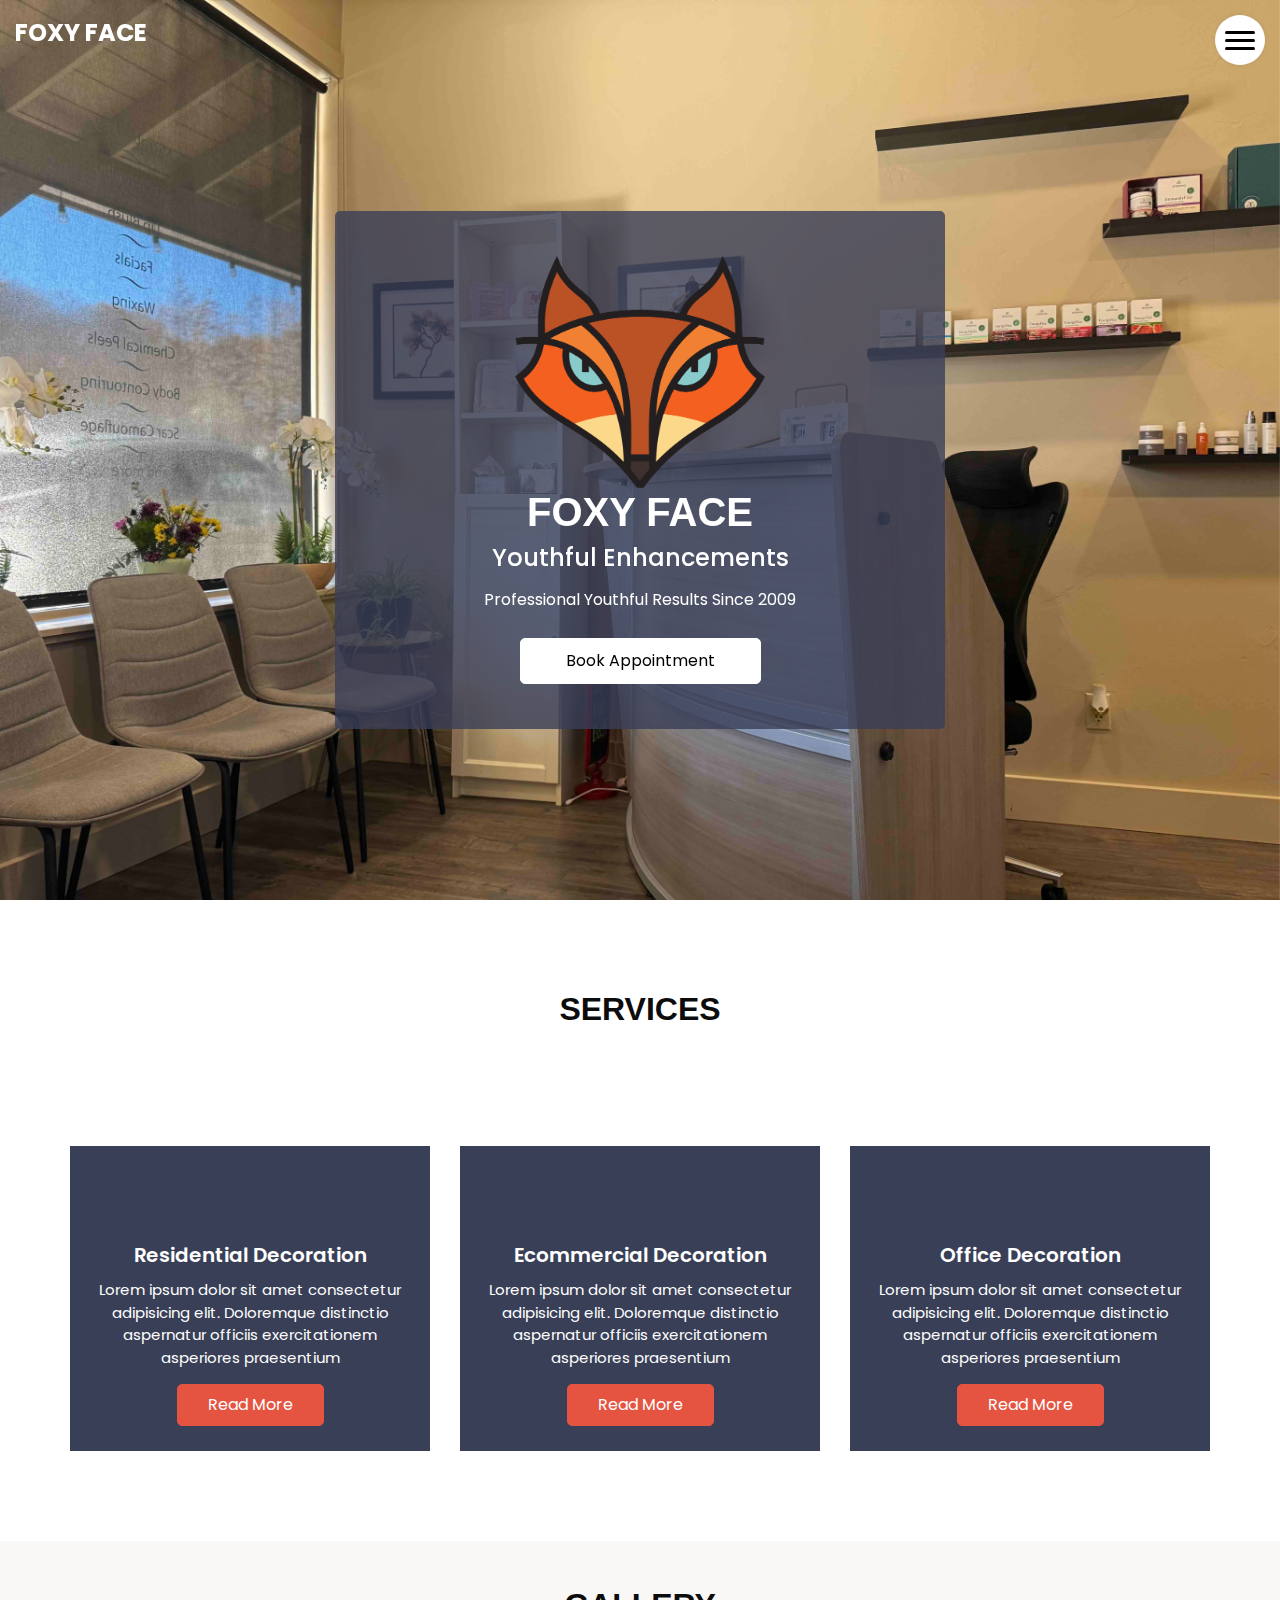
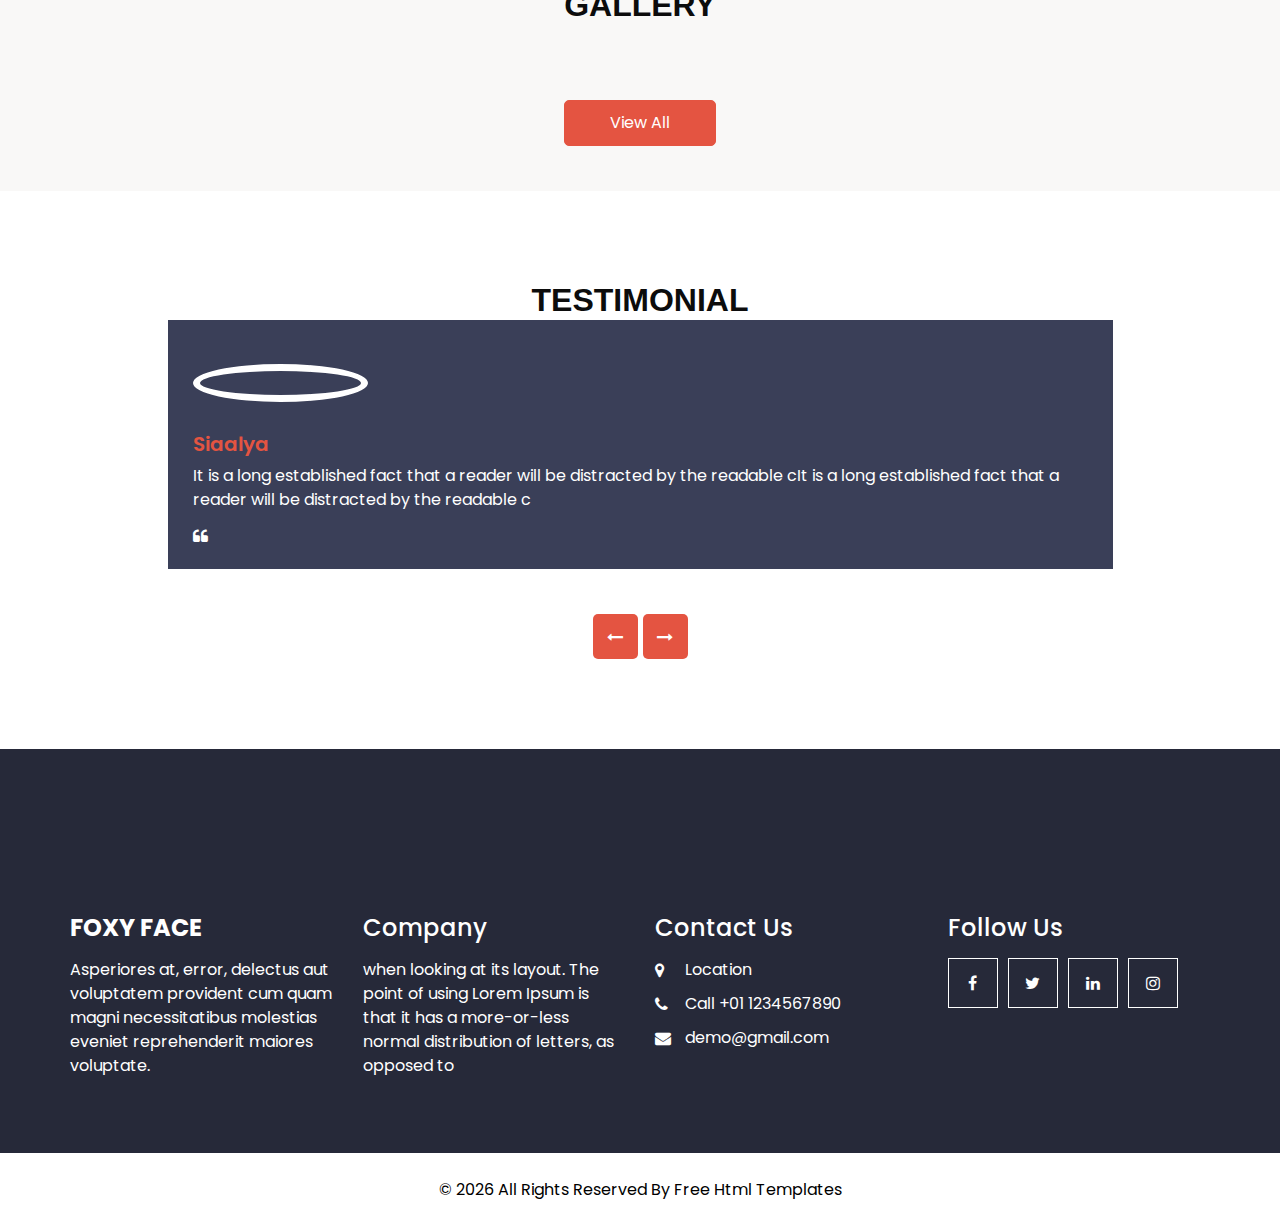
==== index.html @ 23cfd345 "more edits" ====
<!DOCTYPE html>
<html>

<head>
  <!-- Basic -->
  <meta charset="utf-8" />
  <meta http-equiv="X-UA-Compatible" content="IE=edge" />
  <!-- Mobile Metas -->
  <meta name="viewport" content="width=device-width, initial-scale=1, shrink-to-fit=no" />
  <!-- Site Metas -->
  <meta name="keywords" content="" />
  <meta name="description" content="" />
  <meta name="author" content="" />
  <link rel="icon" href="images/logo.ico" type="image/gif" />

  <title>Foxy Face</title>

  <!-- bootstrap core css -->
  <link rel="stylesheet" type="text/css" href="css/bootstrap.css" />

  <!-- fonts style -->
  <link href="https://fonts.googleapis.com/css?family=Poppins:400,600,700&display=swap" rel="stylesheet" />

  <!-- lightbox Gallery-->
  <link rel="stylesheet" href="css/ekko-lightbox.css" />

  <!-- font awesome style -->
  <link href="css/font-awesome.min.css" rel="stylesheet" />
  <!-- Custom styles for this template -->
  <link href="css/style.css" rel="stylesheet" />
  <!-- responsive style -->
  <link href="css/responsive.css" rel="stylesheet" />

</head>

<body>

  <!-- header section strats -->
  <header class="header_section">
    <div class="container-fluid">
      <nav class="navbar navbar-expand-lg custom_nav-container">
        <a class="navbar-brand" href="index.html">
          <span>
            Foxy Face
          </span>
        </a>
        <div class="" id="">

          <div class="custom_menu-btn">
            <button onclick="openNav()">
              <span class="s-1"> </span>
              <span class="s-2"> </span>
              <span class="s-3"> </span>
            </button>
            <div id="myNav" class="overlay">
              <div class="overlay-content">
                <a href="index.html">Home</a>
                <!-- <a href="about.html">About</a> -->
                <a href="gallery.html">Gallery</a>
                <a href="service.html">Service</a>
                <a href="https://calendly.com/ufoxyface" blank="_blank">Appointments</a>
                <!-- <a href="blog.html">Blog</a> -->
              </div>
            </div>
          </div>
        </div>
      </nav>
    </div>
  </header>
  <!-- end header section -->

  <!-- slider section -->
  <section class="slider_section position-relative">
    <div id="customCarousel1" class="carousel slide" data-ride="carousel">
      <div class="carousel-inner">
        <div class="carousel-item active">
          <div class="img_container">
            <div class="img-box">
              <img src="images/bg-1.jpg" class="" alt="...">
            </div>
          </div>
        </div>
        <div class="carousel-item">
          <div class="img_container">
            <div class="img-box">
              <img src="images/bg-2.jpg" class="" alt="...">
            </div>
          </div>
        </div>
        <div class="carousel-item">
          <div class="img_container">
            <div class="img-box">
              <img src="images/bg-3.jpg" class="" alt="...">
            </div>
          </div>
        </div>
        <div class="carousel-item">
          <div class="img_container">
            <div class="img-box">
              <img src="images/bg-4.jpg" class="" alt="...">
            </div>
          </div>
        </div>
      </div>
      <div class="carousel_btn_box">
      </div>
    </div>
    <div class="detail-box">
      <div class="col-md-8 col-lg-6 mx-auto">
        <div class="inner_detail-box">
          <img style="width: 250px;" src="images/clear-bg-icon.png" alt="">
          <h1>
            Foxy Face
          </h1>
          <h4>Youthful Enhancements</h3>
          <p>
            Professional Youthful Results Since 2009
          </p>
          <div>
            <a href="https://calendly.com/ufoxyface" class="slider-link" target="_blank">
              Book Appointment
            </a>
          </div>
        </div>
      </div>
    </div>
  </section>
  <!-- end slider section -->

  <!-- about section -->

  <!-- <section class="about_section layout_padding ">
    <div class="container">
      <div class="row">
        <div class="col-md-6">
          <div class="img-box">
            <img src="images/about-img.jpg" alt="">
          </div>
        </div>
        <div class="col-md-6">
          <div class="detail-box">
            <div class="heading_container">
              <h2>
                About Us
              </h2>
            </div>
            <p>
              Lorem ipsum dolor sit amet consectetur adipisicing elit. Corrupti dolorem eum consequuntur ipsam repellat dolor soluta aliquid laborum, eius odit consectetur vel quasi in quidem, eveniet ab est corporis tempore.
            </p>
            <a href="">
              Read More
            </a>
          </div>
        </div>
      </div>
    </div>
  </section> -->

  <!-- end about section -->


  
  <!-- service section -->

  <section class="service_section layout_padding">
    <div class="container">
      <div class="heading_container heading_center">
        <h2>
          Services
        </h2>
      </div>
      <div class="row">
        <div class="col-md-6 col-lg-4 mx-auto">
          <div class="box">
            <div class="img-box">
              <img src="images/s1.jpg" alt="">
            </div>
            <div class="detail-box">
              <h5>
                Residential Decoration
              </h5>
              <p>
                Lorem ipsum dolor sit amet consectetur adipisicing elit. Doloremque distinctio aspernatur officiis exercitationem asperiores praesentium
              </p>
              <a href="">
                Read More
              </a>
            </div>
          </div>
        </div>
        <div class="col-md-6 col-lg-4 mx-auto">
          <div class="box">
            <div class="img-box">
              <img src="images/s2.jpg" alt="">
            </div>
            <div class="detail-box">
              <h5>
                Ecommercial Decoration
              </h5>
              <p>
                Lorem ipsum dolor sit amet consectetur adipisicing elit. Doloremque distinctio aspernatur officiis exercitationem asperiores praesentium
              </p>
              <a href="">
                Read More
              </a>
            </div>
          </div>
        </div>
        <div class="col-md-6 col-lg-4 mx-auto">
          <div class="box">
            <div class="img-box">
              <img src="images/s3.jpg" alt="">
            </div>
            <div class="detail-box">
              <h5>
                Office Decoration
              </h5>
              <p>
                Lorem ipsum dolor sit amet consectetur adipisicing elit. Doloremque distinctio aspernatur officiis exercitationem asperiores praesentium
              </p>
              <a href="">
                Read More
              </a>
            </div>
          </div>
        </div>
      </div>
    </div>

  </section>

  <!-- end service section -->

  
  <!-- gallery section -->

  <div class="gallery_section layout_padding2">
    <div class="container-fluid">
      <div class="heading_container heading_center">
        <h2>
          Gallery
        </h2>
      </div>
      <div class="row">
        <div class=" col-sm-8 col-md-6 px-0">
          <div class="img-box">
            <img src="images/g1.jpg" alt="">
            <a href="images/g1.jpg" data-toggle="lightbox" data-gallery="gallery">
              <i class="fa fa-picture-o" aria-hidden="true"></i>
            </a>
          </div>
        </div>
        <div class="col-sm-4 col-md-3 px-0">
          <div class="img-box">
            <img src="images/g2.jpg" alt="">
            <a href="images/g2.jpg" data-toggle="lightbox" data-gallery="gallery">
              <i class="fa fa-picture-o" aria-hidden="true"></i>
            </a>
          </div>
        </div>
        <div class="col-sm-6 col-md-3 px-0">
          <div class="img-box">
            <img src="images/g3.jpg" alt="">
            <a href="images/g3.jpg" data-toggle="lightbox" data-gallery="gallery">
              <i class="fa fa-picture-o" aria-hidden="true"></i>
            </a>
          </div>
        </div>
        <div class="col-sm-6 col-md-3 px-0">
          <div class="img-box">
            <img src="images/g4.jpg" alt="">
            <a href="images/g4.jpg" data-toggle="lightbox" data-gallery="gallery">
              <i class="fa fa-picture-o" aria-hidden="true"></i>
            </a>
          </div>
        </div>
        <div class="col-sm-4 col-md-3 px-0">
          <div class="img-box">
            <img src="images/g5.jpg" alt="">
            <a href="images/g5.jpg" data-toggle="lightbox" data-gallery="gallery">
              <i class="fa fa-picture-o" aria-hidden="true"></i>
            </a>
          </div>
        </div>
        <div class="col-sm-8 col-md-6 px-0">
          <div class="img-box">
            <img src="images/g6.jpg" alt="">
            <a href="images/g6.jpg" data-toggle="lightbox" data-gallery="gallery">
              <i class="fa fa-picture-o" aria-hidden="true"></i>
            </a>
          </div>
        </div>
      </div>
      <div class="btn-box">
        <a href="">
          View All
        </a>
      </div>
    </div>
  </div>

  <!-- end gallery section -->




  <!-- blog section -->
<!-- 
  <section class="blog_section ">
    <div class="container-fluid">
      <div class="heading_container">
        <h2>
          Latest Blog
        </h2>
      </div>
      <div class="row">
        <div class="col-lg-6 ">
          <div class="box">
            <div class="img-box">
              <img src="images/b1.jpg" alt="">
            </div>
            <div class="detail-box">
              <h5>
                Velit tempora molestias quae
              </h5>
              <p>
                Omnis itaque ducimus excepturi dignissimos voluptatibus sequi nisi ut ullam, perspiciatis doloribus! Cum itaque sint quibusdam aut vel. A esse labore.
              </p>
              <a href="">
                Read More
              </a>
            </div>
          </div>
        </div>
        <div class="col-lg-6 ">
          <div class="box">
            <div class="img-box">
              <img src="images/b2.jpg" alt="">
            </div>
            <div class="detail-box">
              <h5>
                Repudiandae voluptatum quaerat
              </h5>
              <p>
                Totam non minus suscipit, exercitationem deserunt doloribus provident dolor quos nulla impedit, perspiciatis excepturi eius hic vero harum deleniti.
              </p>
              <a href="">
                Read More
              </a>
            </div>
          </div>
        </div>
      </div>
    </div>
  </section> -->

  <!-- end blog section -->

  <!-- client section -->

  <section class="client_section layout_padding">
    <div class="container">
      <div class="heading_container">
        <h2>
          Testimonial
        </h2>
      </div>
      <div id="carouselExample2Controls" class="carousel slide" data-ride="carousel">
        <div class="carousel-inner">
          <div class="carousel-item active">
            <div class="row">
              <div class="col-md-11 col-lg-10 mx-auto">
                <div class="box">
                  <div class="img-box">
                    <img src="images/client.jpg" alt="" />
                  </div>
                  <div class="detail-box">
                    <div class="name">
                      <h6>
                        Siaalya
                      </h6>
                    </div>
                    <p>
                      It is a long established fact that a reader will be
                      distracted by the readable cIt is a long established fact
                      that a reader will be distracted by the readable c
                    </p>
                    <i class="fa fa-quote-left" aria-hidden="true"></i>
                  </div>
                </div>
              </div>
            </div>
          </div>
          <div class="carousel-item">
            <div class="row">
              <div class="col-md-11 col-lg-10 mx-auto">
                <div class="box">
                  <div class="img-box">
                    <img src="images/client.jpg" alt="" />
                  </div>
                  <div class="detail-box">
                    <div class="name">
                      <h6>
                        Siaalya
                      </h6>
                    </div>
                    <p>
                      It is a long established fact that a reader will be
                      distracted by the readable cIt is a long established fact
                      that a reader will be distracted by the readable c
                    </p>
                    <i class="fa fa-quote-left" aria-hidden="true"></i>
                  </div>
                </div>
              </div>
            </div>
          </div>
          <div class="carousel-item">
            <div class="row">
              <div class="col-md-11 col-lg-10 mx-auto">
                <div class="box">
                  <div class="img-box">
                    <img src="images/client.jpg" alt="" />
                  </div>
                  <div class="detail-box">
                    <div class="name">
                      <h6>
                        Siaalya
                      </h6>
                    </div>
                    <p>
                      It is a long established fact that a reader will be
                      distracted by the readable cIt is a long established fact
                      that a reader will be distracted by the readable c
                    </p>
                    <i class="fa fa-quote-left" aria-hidden="true"></i>
                  </div>
                </div>
              </div>
            </div>
          </div>
        </div>
        <div class="carousel_btn-container">
          <a class="carousel-control-prev" href="#carouselExample2Controls" role="button" data-slide="prev">
            <i class="fa fa-long-arrow-left" aria-hidden="true"></i>
            <span class="sr-only">Previous</span>
          </a>
          <a class="carousel-control-next" href="#carouselExample2Controls" role="button" data-slide="next">
            <i class="fa fa-long-arrow-right" aria-hidden="true"></i>
            <span class="sr-only">Next</span>
          </a>
        </div>
      </div>
    </div>
  </section>

  <!-- end client section -->

  <!-- contact section -->
  <!-- <section class="contact_section  ">
    <div class="container">
      <div class="row">
        <div class="col-md-7 col-lg-6 ">
          <div class="form_container">
            <div class="heading_container ">
              <h2>
                Contact Us
              </h2>
            </div>
            <form action="">
              <div>
                <input type="text" placeholder="Your Name" />
              </div>
              <div>
                <input type="text" placeholder="Phone Number" />
              </div>
              <div>
                <input type="email" placeholder="Email" />
              </div>
              <div>
                <input type="text" class="message-box" placeholder="Message" />
              </div>
              <div class="btn_box">
                <button>
                  SEND
                </button>
              </div>
            </form>
          </div>
        </div>
        <div class="col-md-5 col-lg-6">
          <div class="subscribe-box">
            <h3>
              Subscribe To Our Newsletter
            </h3>
            <p>
              Neque, omnis? Maiores consectetur molestiae assumenda earum ea exercitationem velit tempora molestias quae, neque voluptas magnam maxime, repudiandae voluptatum quaerat tempore accusamus.
            </p>
            <form action="">
              <input type="email" placeholder="Enter your email">
              <button>
                Subscribe
              </button>
            </form>
          </div>
        </div>
      </div>
    </div>
  </section> -->
  <!-- end contact section -->

  <!-- info section -->
  <section class="info_section ">
    <div class="container">
      <div class="row info_main_row">
        <div class="col-md-6 col-lg-3">
          <div class="info_insta">
            <h4>
              <a href="index.html" class="navbar-brand m-0 p-0">
                <span>
                  Foxy Face
                </span>
              </a>
            </h4>
            <p class="mb-0">
              Asperiores at, error, delectus aut voluptatem provident cum quam magni necessitatibus molestias eveniet reprehenderit maiores voluptate.
            </p>
          </div>
        </div>
        <div class="col-md-6 col-lg-3">
          <div class="info_detail">
            <h4>
              Company
            </h4>
            <p class="mb-0">
              when looking at its layout. The point of using Lorem Ipsum is that it has a more-or-less normal distribution of letters, as opposed to
            </p>
          </div>
        </div>
        <div class="col-md-6 col-lg-3">
          <h4>
            Contact Us
          </h4>
          <div class="info_contact">
            <a href="">
              <i class="fa fa-map-marker" aria-hidden="true"></i>
              <span>
                Location
              </span>
            </a>
            <a href="">
              <i class="fa fa-phone" aria-hidden="true"></i>
              <span>
                Call +01 1234567890
              </span>
            </a>
            <a href="">
              <i class="fa fa-envelope"></i>
              <span>
                demo@gmail.com
              </span>
            </a>
          </div>
        </div>
        <div class="col-md-6 col-lg-3">
          <h4>
            Follow Us
          </h4>
          <div class="social_box">
            <a href="">
              <i class="fa fa-facebook" aria-hidden="true"></i>
            </a>
            <a href="">
              <i class="fa fa-twitter" aria-hidden="true"></i>
            </a>
            <a href="">
              <i class="fa fa-linkedin" aria-hidden="true"></i>
            </a>
            <a href="">
              <i class="fa fa-instagram" aria-hidden="true"></i>
            </a>
          </div>
        </div>
      </div>
    </div>
  </section>

  <!-- end info_section -->


  <!-- footer section -->
  <footer class="footer_section">
    <div class="container">
      <p>
        &copy; <span id="displayYear"></span> All Rights Reserved By
        <a href="https://html.design/">Free Html Templates</a>
      </p>
    </div>
  </footer>
  <!-- footer section -->


  <!-- jQery -->
  <script src="js/jquery-3.4.1.min.js"></script>
  <!-- bootstrap js -->
  <script src="js/bootstrap.js"></script>
  <!-- lightbox Gallery-->
  <script src="js/ekko-lightbox.min.js"></script>
  <!-- custom js -->
  <script src="js/custom.js"></script>

</body>

</html>
---- css/style.css ----
/* fonts import */
@import url("../fonts/octin_sports_rg.ttf");
body {
  font-family: "Poppins", sans-serif;
  color: #0c0c0c;
  background-color: #ffffff;
  overflow-x: hidden;
}

.layout_padding {
  padding: 90px 0;
}

.layout_padding2 {
  padding: 45px 0;
}

.layout_padding2-top {
  padding-top: 45px;
}

.layout_padding2-bottom {
  padding-bottom: 45px;
}

.layout_padding-top {
  padding-top: 90px;
}

.layout_padding-bottom {
  padding-bottom: 90px;
}

.long_section {
  margin-left: 45px;
  margin-right: 45px;
  padding-left: 15px;
  padding-right: 15px;
}

.heading_container {
  display: -webkit-box;
  display: -ms-flexbox;
  display: flex;
  -webkit-box-orient: vertical;
  -webkit-box-direction: normal;
      -ms-flex-direction: column;
          flex-direction: column;
  -webkit-box-align: start;
      -ms-flex-align: start;
          align-items: flex-start;
  font-family: "octin sports", sans-serif;
}

.heading_container h2 {
  position: relative;
  font-weight: bold;
  text-transform: uppercase;
  margin: 0;
}

.heading_container.heading_center {
  -webkit-box-align: center;
      -ms-flex-align: center;
          align-items: center;
  text-align: center;
}

h1,
h2 {
  font-family: "octin sports", sans-serif;
}

/*header section*/
.header_section {
  position: absolute;
  top: 0;
  width: 100%;
  z-index: 9;
}

.header_section .nav_container {
  margin: 0 auto;
}

.header_section.innerpage_header {
  position: relative;
  background: #3a3f58;
  padding: 10px 0;
}

.custom_nav-container {
  padding: 10px 0;
}

.custom_menu-btn {
  position: fixed;
  right: 15px;
  top: 15px;
  width: 50px;
  height: 50px;
}

.custom_menu-btn::before {
  content: "";
  position: absolute;
  top: 0;
  right: 0;
  width: 100%;
  height: 100%;
  background-color: white;
  -webkit-box-shadow: 0 0 5px 0 rgba(0, 0, 0, 0.07);
          box-shadow: 0 0 5px 0 rgba(0, 0, 0, 0.07);
  z-index: 7;
  border-radius: 100%;
  -webkit-transition: all .3s;
  transition: all .3s;
}

.custom_menu-btn.menu_btn-style::before {
  width: 100vh;
  height: 100vh;
  background-color: #3a3f58;
  -webkit-transform: scale(5);
          transform: scale(5);
  border-radius: 0;
}

.custom_menu-btn button {
  width: 50px;
  height: 50px;
  outline: none;
  border: none;
  border-radius: 100%;
  display: -webkit-box;
  display: -ms-flexbox;
  display: flex;
  -webkit-box-orient: vertical;
  -webkit-box-direction: normal;
      -ms-flex-direction: column;
          flex-direction: column;
  -webkit-box-align: center;
      -ms-flex-align: center;
          align-items: center;
  -webkit-box-pack: center;
      -ms-flex-pack: center;
          justify-content: center;
  background-color: transparent;
  position: relative;
  z-index: 999;
  margin: 0;
}

.custom_menu-btn button span {
  display: block;
  width: 30px;
  height: 3px;
  background-color: #000000;
  margin: 2.5px 0;
  -webkit-transition: all 0.3s;
  transition: all 0.3s;
  border-radius: 15px;
}

.custom_menu-btn .s-2 {
  -webkit-transition: all 0.1s;
  transition: all 0.1s;
}

.menu_btn-style button span {
  background-color: #ffffff;
}

.menu_btn-style button .s-1 {
  -webkit-transform: rotate(45deg) translate(6px, 6px);
          transform: rotate(45deg) translate(6px, 6px);
}

.menu_btn-style button .s-2 {
  -webkit-transform: translateX(100px);
          transform: translateX(100px);
}

.menu_btn-style button .s-3 {
  -webkit-transform: rotate(-45deg) translate(5px, -5px);
          transform: rotate(-45deg) translate(5px, -5px);
}

.overlay {
  height: 100%;
  width: 0;
  position: fixed;
  top: 0;
  left: 0;
  overflow-x: hidden;
  -webkit-transition: 0.5s;
  transition: 0.5s;
  z-index: 9;
}

.overlay .closebtn {
  position: absolute;
  top: 0;
  right: 30px;
  font-size: 60px;
}

.overlay a {
  padding: 0px;
  text-decoration: none;
  font-size: 22px;
  color: #ffffff;
  display: block;
  -webkit-transition: 0.3s;
  transition: 0.3s;
  margin-bottom: 15px;
  text-transform: uppercase;
  font-weight: 600;
  opacity: 0;
}

.overlay a:hover {
  color: #e45441;
}

.overlay-content {
  position: relative;
  top: 30%;
  width: 100%;
  text-align: center;
  margin-top: 30px;
  z-index: 99;
}

.menu_width {
  width: 100%;
}

.menu_width.overlay a {
  opacity: 1;
}

a,
a:hover,
a:focus {
  text-decoration: none;
}

a:hover,
a:focus {
  color: initial;
}

.btn,
.btn:focus {
  outline: none !important;
  -webkit-box-shadow: none;
          box-shadow: none;
}

.navbar-brand span {
  font-size: 24px;
  font-weight: 700;
  color: #ffffff;
  text-transform: uppercase;
}

/*end header section*/
/* slider section */
.slider_section {
  min-height: 100vh;
  -webkit-box-flex: 1;
      -ms-flex: 1;
          flex: 1;
  display: -webkit-box;
  display: -ms-flexbox;
  display: flex;
  -webkit-box-align: center;
      -ms-flex-align: center;
          align-items: center;
  position: relative;
  text-align: center;
  padding: 115px 0 75px 0;
}

.slider_section #customCarousel1 {
  position: absolute;
  top: 0;
  left: 0;
  width: 100%;
  height: 100%;
  overflow: hidden;
}

.slider_section #customCarousel1 .carousel-inner,
.slider_section #customCarousel1 .carousel-item,
.slider_section #customCarousel1 .img_container {
  height: 100%;
}

.slider_section #customCarousel1 .img_container {
  display: -webkit-box;
  display: -ms-flexbox;
  display: flex;
  -webkit-box-pack: start;
      -ms-flex-pack: start;
          justify-content: flex-start;
  -webkit-box-align: start;
      -ms-flex-align: start;
          align-items: flex-start;
}

.slider_section .detail-box {
  position: relative;
  width: 100%;
  z-index: 4;
}

.slider_section .detail-box .inner_detail-box {
  background-color: rgba(58, 63, 88, 0.8);
  color: #ffffff;
  padding: 45px;
  border-radius: 5px;
}

.slider_section .detail-box h1 {
  font-weight: bold;
  text-transform: uppercase;
}

.slider_section .detail-box p {
  margin-top: 15px;
}

.slider_section .detail-box .slider-link {
  display: inline-block;
  padding: 10px 45px;
  background-color: #ffffff;
  color: #000000;
  border-radius: 5px;
  border: 1px solid #ffffff;
  -webkit-transition: all .2s;
  transition: all .2s;
  margin-top: 10px;
}

.slider_section .detail-box .slider-link:hover {
  background-color: transparent;
  color: #ffffff;
}

.slider_section .img-box img {
  width: 100vw;
  min-height: 100%;
  height: 1000px;
  object-fit: cover;
  display: flex;
  align-items: center;
  justify-content: center;

}

.slider_section .img-box::before {
  content: "";
  position: absolute;
  top: 0;
  left: 0;
  width: 100%;
  height: 100%;
}

.slider_section .carousel-control-prev,
.slider_section .carousel-control-next {
  width: 50px;
  height: 50px;
  z-index: 5;
  opacity: 1;
  border-radius: 5px;
  font-size: 12px;
  background-color: #e45441;
  color: white;
  -webkit-transform: translateY(-50%);
          transform: translateY(-50%);
}

.slider_section .carousel-control-prev {
  left: 45px;
  top: 50%;
}

.slider_section .carousel-control-next {
  right: 45px;
  top: 50%;
}

.about_section .row {
  -webkit-box-align: center;
      -ms-flex-align: center;
          align-items: center;
}

.about_section .img-box img {
  width: 100%;
}

.about_section .detail-box p {
  margin-top: 10px;
  margin-bottom: 35px;
}

.about_section .detail-box a {
  display: inline-block;
  padding: 10px 45px;
  background-color: #3a3f58;
  color: #ffffff;
  border-radius: 0;
  border: 1px solid #3a3f58;
  -webkit-transition: all .2s;
  transition: all .2s;
}

.about_section .detail-box a:hover {
  background-color: transparent;
  color: #3a3f58;
}

.gallery_section {
  background-color: #f9f8f7;
}

.gallery_section .heading_container {
  margin-bottom: 30px;
}

.gallery_section .row {
  -webkit-box-align: stretch;
      -ms-flex-align: stretch;
          align-items: stretch;
}

.gallery_section .img-box {
  display: -webkit-box;
  display: -ms-flexbox;
  display: flex;
  overflow: hidden;
  position: relative;
}

.gallery_section .img-box img {
  min-width: 100%;
  min-height: 100%;
}

.gallery_section .img-box a {
  display: -webkit-box;
  display: -ms-flexbox;
  display: flex;
  position: absolute;
  opacity: 0;
  -webkit-box-align: center;
      -ms-flex-align: center;
          align-items: center;
  -webkit-box-pack: center;
      -ms-flex-pack: center;
          justify-content: center;
  width: 55px;
  height: 55px;
  border-radius: 100%;
  background-color: #e45441;
  top: 50%;
  left: 50%;
  -webkit-transform: translate(-50%, -50%);
          transform: translate(-50%, -50%);
  -webkit-transition: opacity 0.2s;
  transition: opacity 0.2s;
  color: #ffffff;
  font-size: 24px;
}

.gallery_section .img-box::before {
  content: "";
  position: absolute;
  top: 0;
  left: 0;
  width: 100%;
  height: 100%;
  background: rgba(58, 63, 88, 0.85);
  -webkit-transition: all 0.1s;
  transition: all 0.1s;
  -webkit-transform: translateY(100%);
          transform: translateY(100%);
}

.gallery_section .img-box:hover::before {
  -webkit-transform: translateY(0);
          transform: translateY(0);
}

.gallery_section .img-box:hover a {
  opacity: 1;
}

.gallery_section .btn-box {
  display: -webkit-box;
  display: -ms-flexbox;
  display: flex;
  -webkit-box-pack: center;
      -ms-flex-pack: center;
          justify-content: center;
  margin-top: 45px;
}

.gallery_section .btn-box a {
  display: inline-block;
  padding: 10px 45px;
  background-color: #e45441;
  color: #ffffff;
  border-radius: 5px;
  border: 1px solid #e45441;
  -webkit-transition: all .2s;
  transition: all .2s;
}

.gallery_section .btn-box a:hover {
  background-color: transparent;
  color: #e45441;
}

.service_section .box {
  display: -webkit-box;
  display: -ms-flexbox;
  display: flex;
  -webkit-box-orient: vertical;
  -webkit-box-direction: normal;
      -ms-flex-direction: column;
          flex-direction: column;
  -webkit-box-align: center;
      -ms-flex-align: center;
          align-items: center;
  text-align: center;
  margin-top: 45px;
  position: relative;
}

.service_section .box .img-box {
  position: relative;
  width: 145px;
  height: 145px;
  margin-bottom: -72.5px;
}

.service_section .box .img-box img {
  width: 100%;
  border-radius: 100%;
  border: 5px solid #ffffff;
}

.service_section .box .detail-box {
  background-color: #3a3f58;
  color: #ffffff;
  padding: 97.5px 25px 25px 25px;
}

.service_section .box .detail-box h5 {
  margin-bottom: 0;
  font-weight: 600;
}

.service_section .box .detail-box p {
  font-size: 15px;
  margin-top: 12px;
  margin-bottom: 15px;
}

.service_section .box a {
  display: inline-block;
  padding: 8px 30px;
  background-color: #e45441;
  color: #ffffff;
  border-radius: 5px;
  border: 1px solid #e45441;
  -webkit-transition: all .2s;
  transition: all .2s;
}

.service_section .box a:hover {
  background-color: transparent;
  color: #e45441;
}

.blog_section .heading_container {
  -webkit-box-align: center;
      -ms-flex-align: center;
          align-items: center;
}

.blog_section .heading_container h2::before {
  left: 50%;
  -webkit-transform: translateX(-50%);
          transform: translateX(-50%);
}

.blog_section .box {
  margin-top: 55px;
  background-color: #ffffff;
  display: -webkit-box;
  display: -ms-flexbox;
  display: flex;
  -webkit-box-align: center;
      -ms-flex-align: center;
          align-items: center;
  color: #000000;
  background-color: #f9f8f7;
}

.blog_section .box .img-box {
  position: relative;
  width: 225px;
  min-width: 225px;
}

.blog_section .box .img-box img {
  width: 100%;
}

.blog_section .box .detail-box {
  padding: 15px;
}

.blog_section .box .detail-box h5 {
  font-weight: bold;
  font-family: "octin sports", sans-serif;
}

.blog_section .box .detail-box p {
  font-size: 15px;
  color: #444;
}

.blog_section .box .detail-box a {
  display: inline-block;
  padding: 7px 20px;
  background-color: #3a3f58;
  color: #ffffff;
  border-radius: 0;
  border: 1px solid #3a3f58;
  -webkit-transition: all .2s;
  transition: all .2s;
}

.blog_section .box .detail-box a:hover {
  background-color: transparent;
  color: #3a3f58;
}

.client_section .heading_container {
  -webkit-box-align: center;
      -ms-flex-align: center;
          align-items: center;
}

.client_section .box {
  display: -webkit-box;
  display: -ms-flexbox;
  display: flex;
  -webkit-box-orient: vertical;
  -webkit-box-direction: normal;
      -ms-flex-direction: column;
          flex-direction: column;
  -webkit-box-align: start;
      -ms-flex-align: start;
          align-items: flex-start;
  margin: 45px 0;
  border-radius: 15px;
}

.client_section .box .img-box {
  border-radius: 100%;
  min-width: 175px;
  max-width: 175px;
  overflow: hidden;
  margin: 0 25px;
  margin-bottom: -82.5px;
  position: relative;
  border: 7px solid #ffffff;
}

.client_section .box .img-box img {
  width: 100%;
}

.client_section .box .detail-box {
  display: -webkit-box;
  display: -ms-flexbox;
  display: flex;
  -webkit-box-orient: vertical;
  -webkit-box-direction: normal;
      -ms-flex-direction: column;
          flex-direction: column;
  -webkit-box-align: start;
      -ms-flex-align: start;
          align-items: flex-start;
  background-color: #3a3f58;
  padding: 112.5px 25px 25px 25px;
  color: #ffffff;
}

.client_section .box .detail-box .name img {
  width: 25px;
  margin-bottom: 5px;
}

.client_section .box .detail-box .name h6 {
  color: #e45441;
  font-weight: 600;
  font-size: 20px;
}

.client_section .carousel_btn-container {
  display: -webkit-box;
  display: -ms-flexbox;
  display: flex;
  -webkit-box-pack: center;
      -ms-flex-pack: center;
          justify-content: center;
}

.client_section .carousel-control-prev,
.client_section .carousel-control-next {
  position: unset;
  width: 45px;
  height: 45px;
  border: none;
  opacity: 1;
  background-repeat: no-repeat;
  background-size: 12px;
  background-position: center;
  background-color: #e45441;
  background-position: center;
  border-radius: 5px;
  margin: 0 2.5px;
}

.client_section .carousel-control-prev:hover,
.client_section .carousel-control-next:hover {
  background-color: #3a3f58;
}

.client_section .carousel-control-next {
  left: initial;
}

.contact_section {
  position: relative;
}

.contact_section .row {
  -webkit-box-align: center;
      -ms-flex-align: center;
          align-items: center;
}

.contact_section .form_container {
  background-color: #3a3f58;
  padding: 45px;
  margin-bottom: -90px;
  border: 5px solid #ffffff;
  color: #ffffff;
}

.contact_section .form_container .heading_container {
  margin-bottom: 30px;
}

.contact_section .form_container input {
  width: 100%;
  border: none;
  height: 50px;
  margin-bottom: 25px;
  padding-left: 15px;
  outline: none;
  color: #101010;
  -webkit-box-shadow: 0 0 5px 0 rgba(0, 0, 0, 0.05);
          box-shadow: 0 0 5px 0 rgba(0, 0, 0, 0.05);
  border-radius: 5px;
}

.contact_section .form_container input::-webkit-input-placeholder {
  color: #333;
}

.contact_section .form_container input:-ms-input-placeholder {
  color: #333;
}

.contact_section .form_container input::-ms-input-placeholder {
  color: #333;
}

.contact_section .form_container input::placeholder {
  color: #333;
}

.contact_section .form_container input.message-box {
  height: 120px;
}

.contact_section .form_container .btn_box {
  display: -webkit-box;
  display: -ms-flexbox;
  display: flex;
  margin-top: 15px;
}

.contact_section .form_container button {
  border: none;
  text-transform: uppercase;
  display: inline-block;
  padding: 12px 55px;
  background-color: #e45441;
  color: #ffffff;
  border-radius: 0px;
  border: 1px solid #e45441;
  -webkit-transition: all .2s;
  transition: all .2s;
}

.contact_section .form_container button:hover {
  background-color: transparent;
  color: #e45441;
}

.contact_section .subscribe-box h3 {
  font-weight: 600;
  text-transform: uppercase;
}

.contact_section .subscribe-box p {
  color: #777;
}

.contact_section .subscribe-box form {
  display: -webkit-box;
  display: -ms-flexbox;
  display: flex;
  -webkit-box-orient: vertical;
  -webkit-box-direction: normal;
      -ms-flex-direction: column;
          flex-direction: column;
  -webkit-box-align: start;
      -ms-flex-align: start;
          align-items: flex-start;
}

.contact_section .subscribe-box form input {
  background-color: #ccc;
  height: 50px;
  padding-left: 15px;
  outline: none;
  color: #ffffff;
  border: none;
  width: 100%;
  margin-bottom: 15px;
}

.contact_section .subscribe-box form input::-webkit-input-placeholder {
  color: #555;
}

.contact_section .subscribe-box form input:-ms-input-placeholder {
  color: #555;
}

.contact_section .subscribe-box form input::-ms-input-placeholder {
  color: #555;
}

.contact_section .subscribe-box form input::placeholder {
  color: #555;
}

.contact_section .subscribe-box form button {
  background-color: transparent;
  color: #3a3f58;
  text-transform: uppercase;
  outline: none;
  border: none;
  display: inline-block;
  padding: 10px 45px;
  background-color: #3a3f58;
  color: #ffffff;
  border-radius: 0;
  border: 1px solid #3a3f58;
  -webkit-transition: all .2s;
  transition: all .2s;
}

.contact_section .subscribe-box form button:hover {
  background-color: transparent;
  color: #3a3f58;
}

.info_section {
  background-color: #262939;
  color: #ffffff;
  padding: 165px 0 75px 0;
}

.info_section.innerpage_info_section {
  padding: 75px 0;
}

.info_section h4 {
  margin-bottom: 15px;
}

.info_section .info_contact a {
  display: -webkit-box;
  display: -ms-flexbox;
  display: flex;
  -webkit-box-align: center;
      -ms-flex-align: center;
          align-items: center;
  color: #ffffff;
  margin-bottom: 10px;
}

.info_section .info_contact a i {
  margin-right: 5px;
  width: 25px;
}

.info_section .info_contact a:hover:hover {
  color: #e45441;
}

.info_section .social_box {
  width: 100%;
  display: -webkit-box;
  display: -ms-flexbox;
  display: flex;
  -ms-flex-wrap: wrap;
      flex-wrap: wrap;
}

.info_section .social_box a {
  display: -webkit-box;
  display: -ms-flexbox;
  display: flex;
  -webkit-box-pack: center;
      -ms-flex-pack: center;
          justify-content: center;
  -webkit-box-align: center;
      -ms-flex-align: center;
          align-items: center;
  width: 50px;
  height: 50px;
  border: 1px solid #ffffff;
  color: #ffffff;
  margin-right: 10px;
  margin-bottom: 10px;
}

.info_section .social_box a:hover {
  color: #e45441;
  border-color: #e45441;
}

/* footer section*/
.footer_section {
  position: relative;
  text-align: center;
}

.footer_section p {
  color: #000000;
  padding: 25px 0;
  margin: 0;
}

.footer_section p a {
  color: inherit;
}
/*# sourceMappingURL=style.css.map */
---- css/responsive.css ----
@media (max-width: 1300px) {}

@media (max-width: 1120px) {}

@media (max-width: 991px) {

  .slider_section {
    min-height: auto;
  }

  .info_main_row>div:nth-child(1) {
    margin-bottom: 25px;
  }

  .info_main_row>div:nth-child(2) {
    margin-bottom: 25px;
  }
}

@media (max-width: 800px) {}

@media (max-width: 767px) {

  .slider_section .carousel-control-prev,
  .slider_section .carousel-control-next {
    top: 85.5%;
  }

  .about_section .img-box {
    margin-bottom: 45px;

  }

  .contact_section .row {
    flex-direction: column-reverse;
  }

  .subscribe-box {
    margin-bottom: 45px;
  }

  .info_main_row>div {
    display: flex;
    flex-direction: column;
    align-items: center;
    text-align: center;

  }

  .info_main_row>div:not(:nth-last-child(1)) {
    margin-bottom: 25px;
  }

  .info_section .social_box {
    justify-content: center;
    margin-top: 25px;
  }

  .info_section .info_contact {
    display: flex;
    flex-direction: column;
    align-items: center;
  }

}

@media (max-width: 576px) {


  .blog_section .box {
    flex-direction: column;
    align-items: flex-start;
  }

  .blog_section .box .img-box {
    width: 100%;
  }

  .info_section .info_insta .insta_box {
    flex-direction: column;
  }

  .info_section .info_insta .insta_box .img-box {
    margin-right: 0;
    margin-bottom: 10px;
  }

}

@media (max-width: 480px) {

  .slider_section .carousel-control-prev,
  .slider_section .carousel-control-next {
    top: 88%;
  }

  .contact_section .form_container {
    padding: 45px 25px;
  }
}

@media (max-width: 420px) {}

@media (max-width: 376px) {

  .slider_section .carousel-control-prev,
  .slider_section .carousel-control-next {
    top: 90%;
  }
}

@media (min-width: 1200px) {
  .container {
    max-width: 1170px;
  }
}
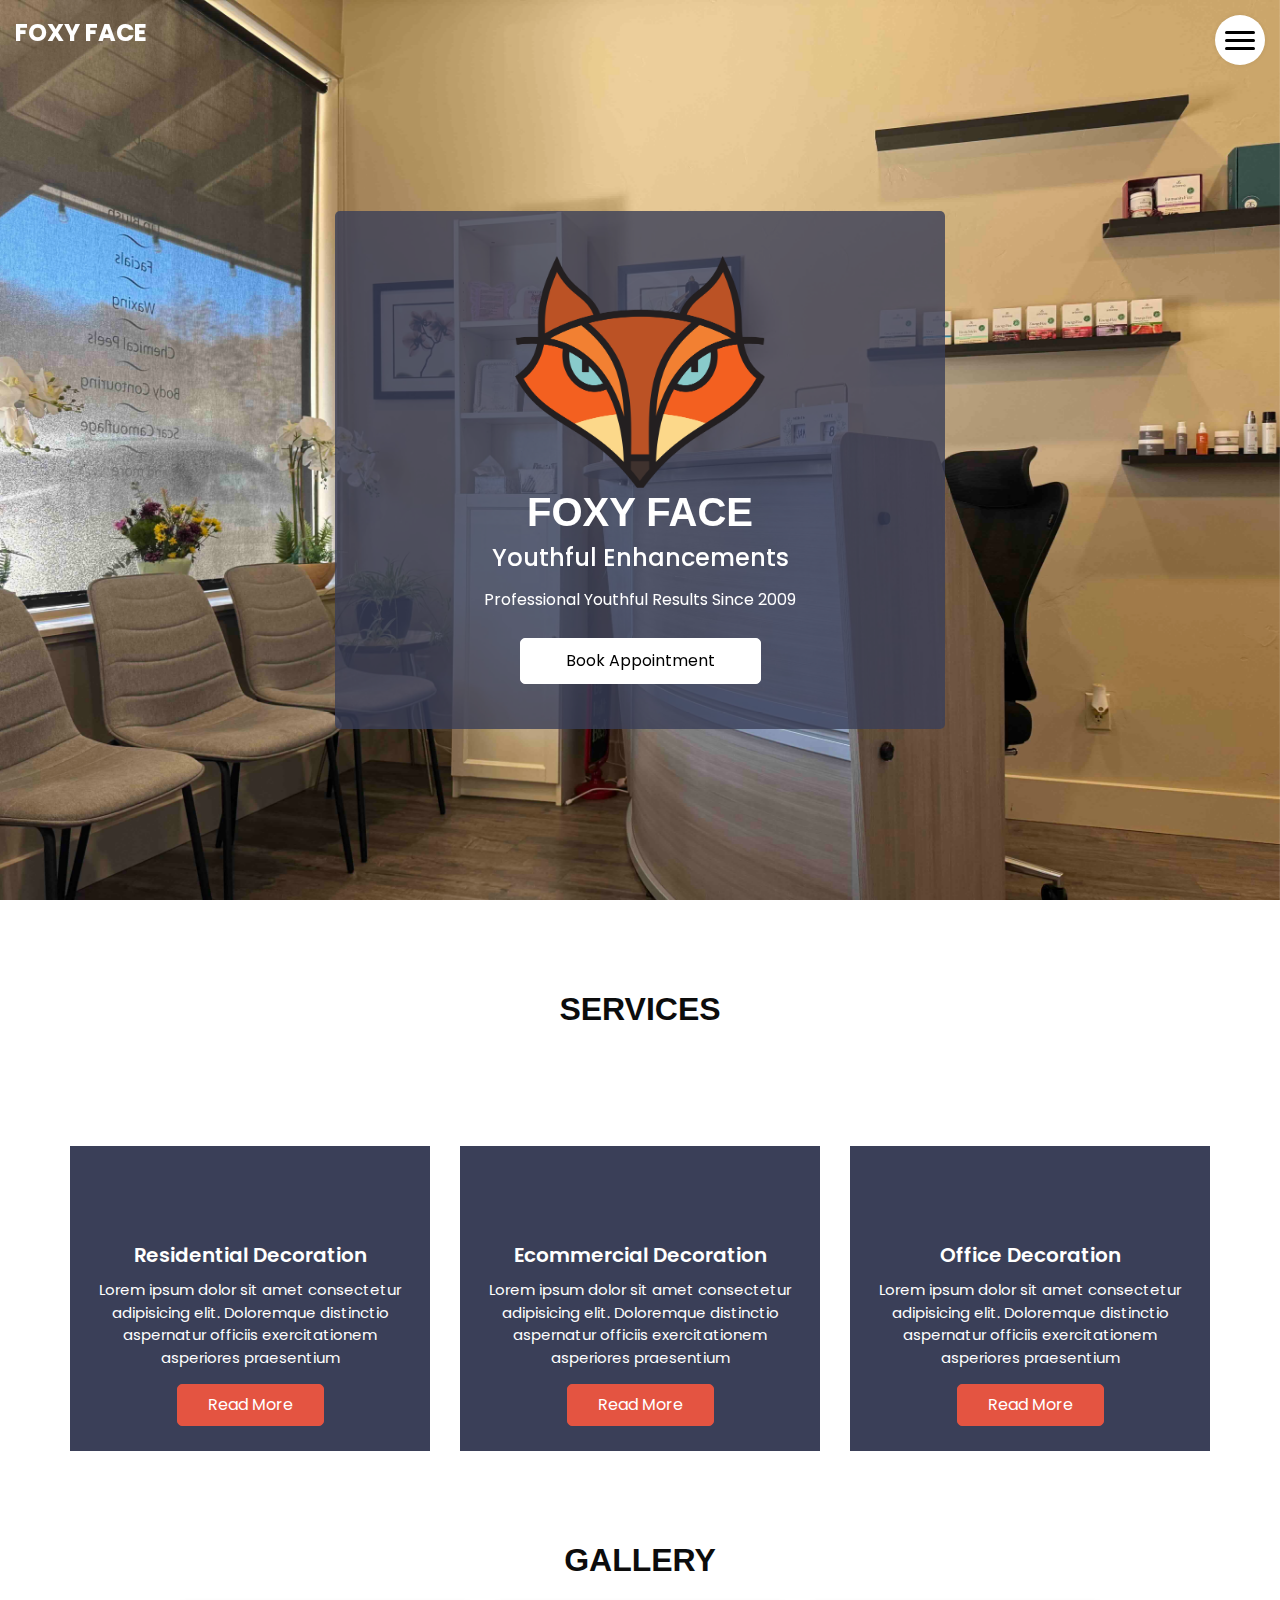
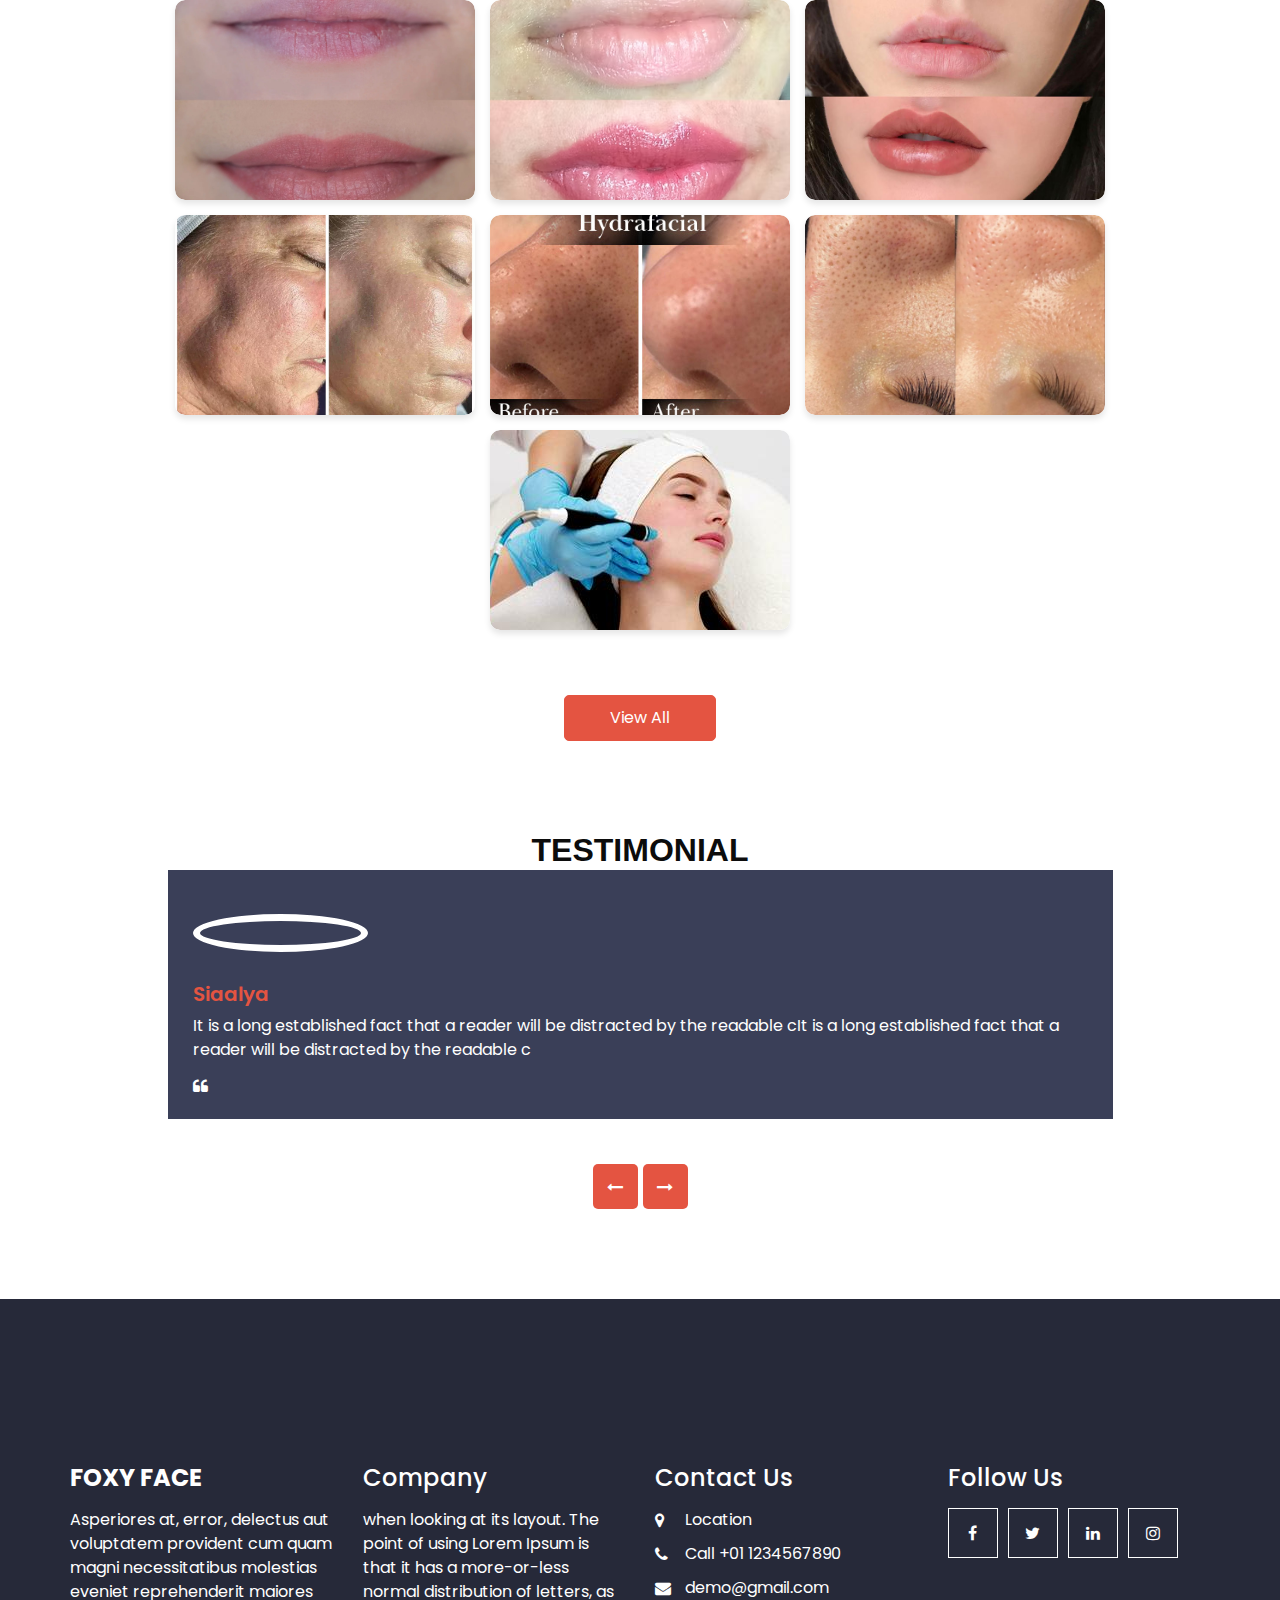
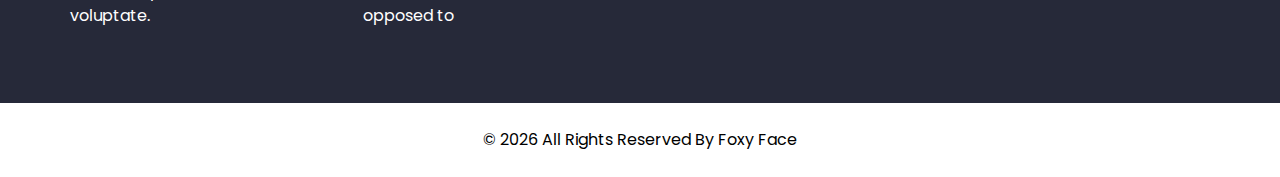
==== commit 64c62d56: "gallery" ====
--- a/index.html
+++ b/index.html
@@ -26,7 +26,6 @@
 
   <!-- font awesome style -->
   <link href="css/font-awesome.min.css" rel="stylesheet" />
-  <!-- Custom styles for this template -->
   <link href="css/style.css" rel="stylesheet" />
   <!-- responsive style -->
   <link href="css/responsive.css" rel="stylesheet" />
@@ -55,11 +54,9 @@
             <div id="myNav" class="overlay">
               <div class="overlay-content">
                 <a href="index.html">Home</a>
-                <!-- <a href="about.html">About</a> -->
                 <a href="gallery.html">Gallery</a>
-                <a href="service.html">Service</a>
-                <a href="https://calendly.com/ufoxyface" blank="_blank">Appointments</a>
-                <!-- <a href="blog.html">Blog</a> -->
+                <a href="https://calendly.com/ufoxyface" target="_blank">Services</a>
+                <a href="https://calendly.com/ufoxyface" target="_blank">Appointments</a>
               </div>
             </div>
           </div>
@@ -80,27 +77,27 @@
             </div>
           </div>
         </div>
+        <!-- <div class="carousel-item">
+          <div class="img_container">
+            <div class="img-box">
+              <img src="images/bg-2.jpg" class="" alt="...">
+            </div>
+          </div>
+        </div>
         <div class="carousel-item">
           <div class="img_container">
             <div class="img-box">
-              <img src="images/bg-2.jpg" class="" alt="...">
+              <img src="images/bg-3.jpg" class="" alt="...">
             </div>
           </div>
         </div>
         <div class="carousel-item">
           <div class="img_container">
             <div class="img-box">
-              <img src="images/bg-3.jpg" class="" alt="...">
-            </div>
-          </div>
-        </div>
-        <div class="carousel-item">
-          <div class="img_container">
-            <div class="img-box">
               <img src="images/bg-4.jpg" class="" alt="...">
             </div>
           </div>
-        </div>
+        </div> -->
       </div>
       <div class="carousel_btn_box">
       </div>
@@ -157,8 +154,6 @@
   </section> -->
 
   <!-- end about section -->
-
-
   
   <!-- service section -->
 
@@ -231,68 +226,60 @@
 
   <!-- end service section -->
 
-  
+
   <!-- gallery section -->
 
-  <div class="gallery_section layout_padding2">
-    <div class="container-fluid">
       <div class="heading_container heading_center">
         <h2>
           Gallery
         </h2>
       </div>
-      <div class="row">
-        <div class=" col-sm-8 col-md-6 px-0">
-          <div class="img-box">
-            <img src="images/g1.jpg" alt="">
-            <a href="images/g1.jpg" data-toggle="lightbox" data-gallery="gallery">
-              <i class="fa fa-picture-o" aria-hidden="true"></i>
-            </a>
-          </div>
-        </div>
-        <div class="col-sm-4 col-md-3 px-0">
-          <div class="img-box">
-            <img src="images/g2.jpg" alt="">
-            <a href="images/g2.jpg" data-toggle="lightbox" data-gallery="gallery">
-              <i class="fa fa-picture-o" aria-hidden="true"></i>
-            </a>
-          </div>
-        </div>
-        <div class="col-sm-6 col-md-3 px-0">
-          <div class="img-box">
-            <img src="images/g3.jpg" alt="">
-            <a href="images/g3.jpg" data-toggle="lightbox" data-gallery="gallery">
-              <i class="fa fa-picture-o" aria-hidden="true"></i>
-            </a>
-          </div>
-        </div>
-        <div class="col-sm-6 col-md-3 px-0">
-          <div class="img-box">
-            <img src="images/g4.jpg" alt="">
-            <a href="images/g4.jpg" data-toggle="lightbox" data-gallery="gallery">
-              <i class="fa fa-picture-o" aria-hidden="true"></i>
-            </a>
-          </div>
-        </div>
-        <div class="col-sm-4 col-md-3 px-0">
-          <div class="img-box">
-            <img src="images/g5.jpg" alt="">
-            <a href="images/g5.jpg" data-toggle="lightbox" data-gallery="gallery">
-              <i class="fa fa-picture-o" aria-hidden="true"></i>
-            </a>
-          </div>
-        </div>
-        <div class="col-sm-8 col-md-6 px-0">
-          <div class="img-box">
-            <img src="images/g6.jpg" alt="">
-            <a href="images/g6.jpg" data-toggle="lightbox" data-gallery="gallery">
-              <i class="fa fa-picture-o" aria-hidden="true"></i>
-            </a>
-          </div>
-        </div>
+      <div class="gallery_section">
+        <div class="img-box">
+          <img src="images/img1.png" alt="">
+          <a href="images/img1.png" data-toggle="lightbox" data-gallery="gallery">
+            <i class="fa fa-picture-o" aria-hidden="true"></i>
+          </a>
+        </div>
+        <div class="img-box">
+          <img src="images/img2.png" alt="">
+          <a href="images/img2.png" data-toggle="lightbox" data-gallery="gallery">
+            <i class="fa fa-picture-o" aria-hidden="true"></i>
+          </a>
+        </div>
+        <div class="img-box">
+          <img src="images/img3.png" alt="">
+          <a href="images/img3.png" data-toggle="lightbox" data-gallery="gallery">
+            <i class="fa fa-picture-o" aria-hidden="true"></i>
+          </a>
+        </div>
+        <div class="img-box">
+          <img src="images/img4.png" alt="">
+          <a href="images/img4.png" data-toggle="lightbox" data-gallery="gallery">
+            <i class="fa fa-picture-o" aria-hidden="true"></i>
+          </a>
+        </div>
+        <div class="img-box">
+          <img src="images/img5.png" alt="">
+          <a href="images/img5.png" data-toggle="lightbox" data-gallery="gallery">
+            <i class="fa fa-picture-o" aria-hidden="true"></i>
+          </a>
+        </div>
+        <div class="img-box">
+          <img src="images/img6.png" alt="">
+          <a href="images/img6.png" data-toggle="lightbox" data-gallery="gallery">
+            <i class="fa fa-picture-o" aria-hidden="true"></i>
+          </a>
+        </div>
+        <div class="img-box">
+          <img src="images/img7.png" alt="">
+          <a href="images/img7.png" data-toggle="lightbox" data-gallery="gallery">
+            <i class="fa fa-picture-o" aria-hidden="true"></i>
+          </a>
+        </div>  
       </div>
       <div class="btn-box">
-        <a href="">
+        <a href="gallery.html">
           View All
         </a>
       </div>
@@ -588,16 +575,16 @@
   <!-- end info_section -->
 
 
-  <!-- footer section -->
-  <footer class="footer_section">
-    <div class="container">
-      <p>
-        &copy; <span id="displayYear"></span> All Rights Reserved By
-        <a href="https://html.design/">Free Html Templates</a>
-      </p>
-    </div>
-  </footer>
-  <!-- footer section -->
+ <!-- footer section -->
+ <footer class="footer_section">
+  <div class="container">
+    <p>
+      &copy; <span id="displayYear"></span> All Rights Reserved By
+      <a>Foxy Face</a>
+    </p>
+  </div>
+</footer>
+<!-- footer section -->
 
 
   <!-- jQery -->
--- a/css/style.css
+++ b/css/style.css
@@ -357,6 +357,12 @@
   display: flex;
   align-items: center;
   justify-content: center;
+}
+
+.gallery-img {
+  width: 250px;
+  min-height: 100%;
+  height: auto;
 
 }
 
@@ -425,7 +431,12 @@
 }
 
 .gallery_section {
-  background-color: #f9f8f7;
+  display: flex;
+  flex-wrap: wrap;
+  flex-direction: row;
+  gap: 15px; /* Add spacing between images */
+  justify-content: center; /* Center the images */
+  padding: 20px;
 }
 
 .gallery_section .heading_container {
@@ -439,11 +450,15 @@
 }
 
 .gallery_section .img-box {
-  display: -webkit-box;
-  display: -ms-flexbox;
-  display: flex;
+  display: flex;
+  width: 300px;
+  display: flex;
+  justify-content: center;
+  align-items: center;
+  position: relative;
   overflow: hidden;
-  position: relative;
+  border-radius: 10px;
+  box-shadow: 0 4px 6px rgba(0, 0, 0, 0.1);
 }
 
 .gallery_section .img-box img {
@@ -490,17 +505,38 @@
   -webkit-transform: translateY(100%);
           transform: translateY(100%);
 }
+.gallery_section img {
+  width: 100%;
+  height: 200px; /* Set uniform height */
+  object-fit: cover; /* Maintain aspect ratio and crop if needed */
+  border-radius: 10px;
+}
 
 .gallery_section .img-box:hover::before {
   -webkit-transform: translateY(0);
           transform: translateY(0);
 }
-
+.gallery_section a {
+  position: absolute;
+  opacity: 0;
+  display: flex;
+  justify-content: center;
+  align-items: center;
+  background-color: rgba(0, 0, 0, 0.6);
+  top: 0;
+  left: 0;
+  width: 100%;
+  height: 100%;
+  transition: opacity 0.3s ease;
+  border-radius: 10px;
+  color: #fff;
+  font-size: 24px;
+}
 .gallery_section .img-box:hover a {
   opacity: 1;
 }
 
-.gallery_section .btn-box {
+.btn-box {
   display: -webkit-box;
   display: -ms-flexbox;
   display: flex;
@@ -510,7 +546,7 @@
   margin-top: 45px;
 }
 
-.gallery_section .btn-box a {
+.btn-box a {
   display: inline-block;
   padding: 10px 45px;
   background-color: #e45441;
@@ -521,7 +557,7 @@
   transition: all .2s;
 }
 
-.gallery_section .btn-box a:hover {
+.btn-box a:hover {
   background-color: transparent;
   color: #e45441;
 }
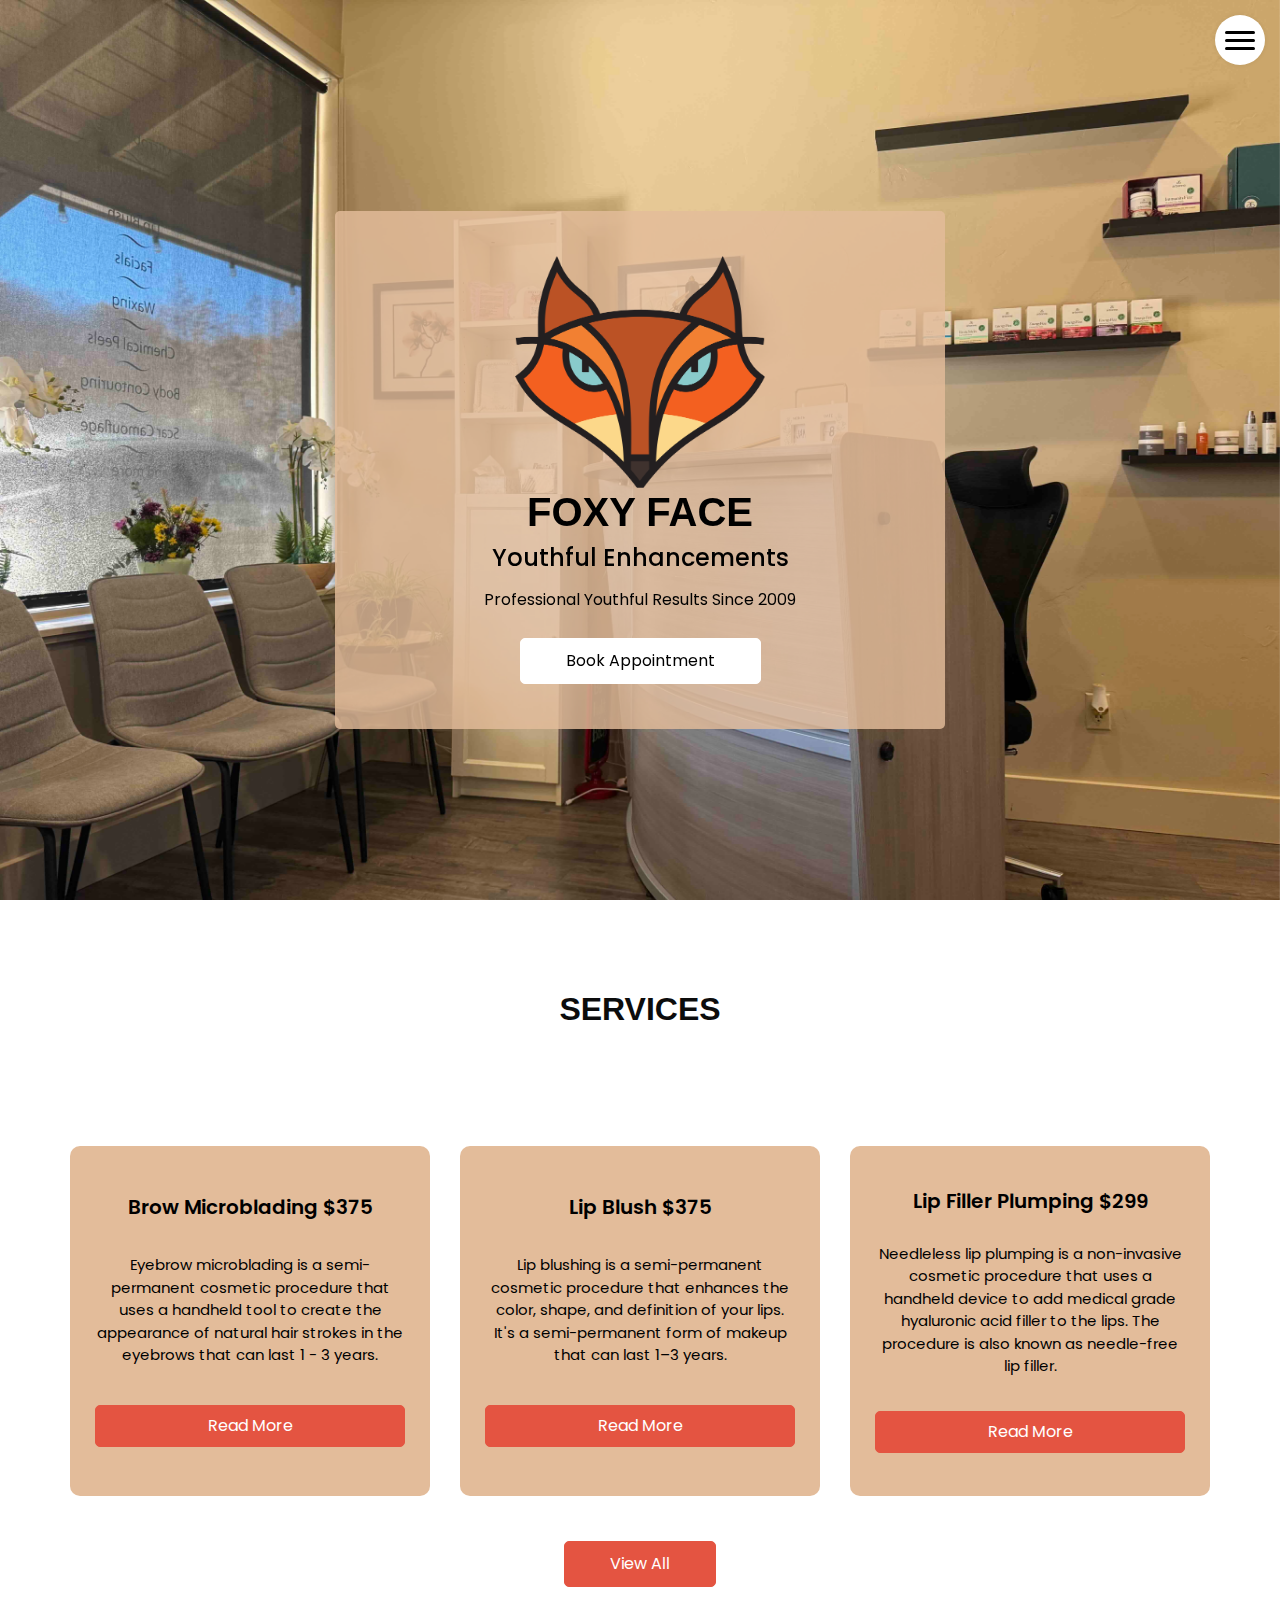
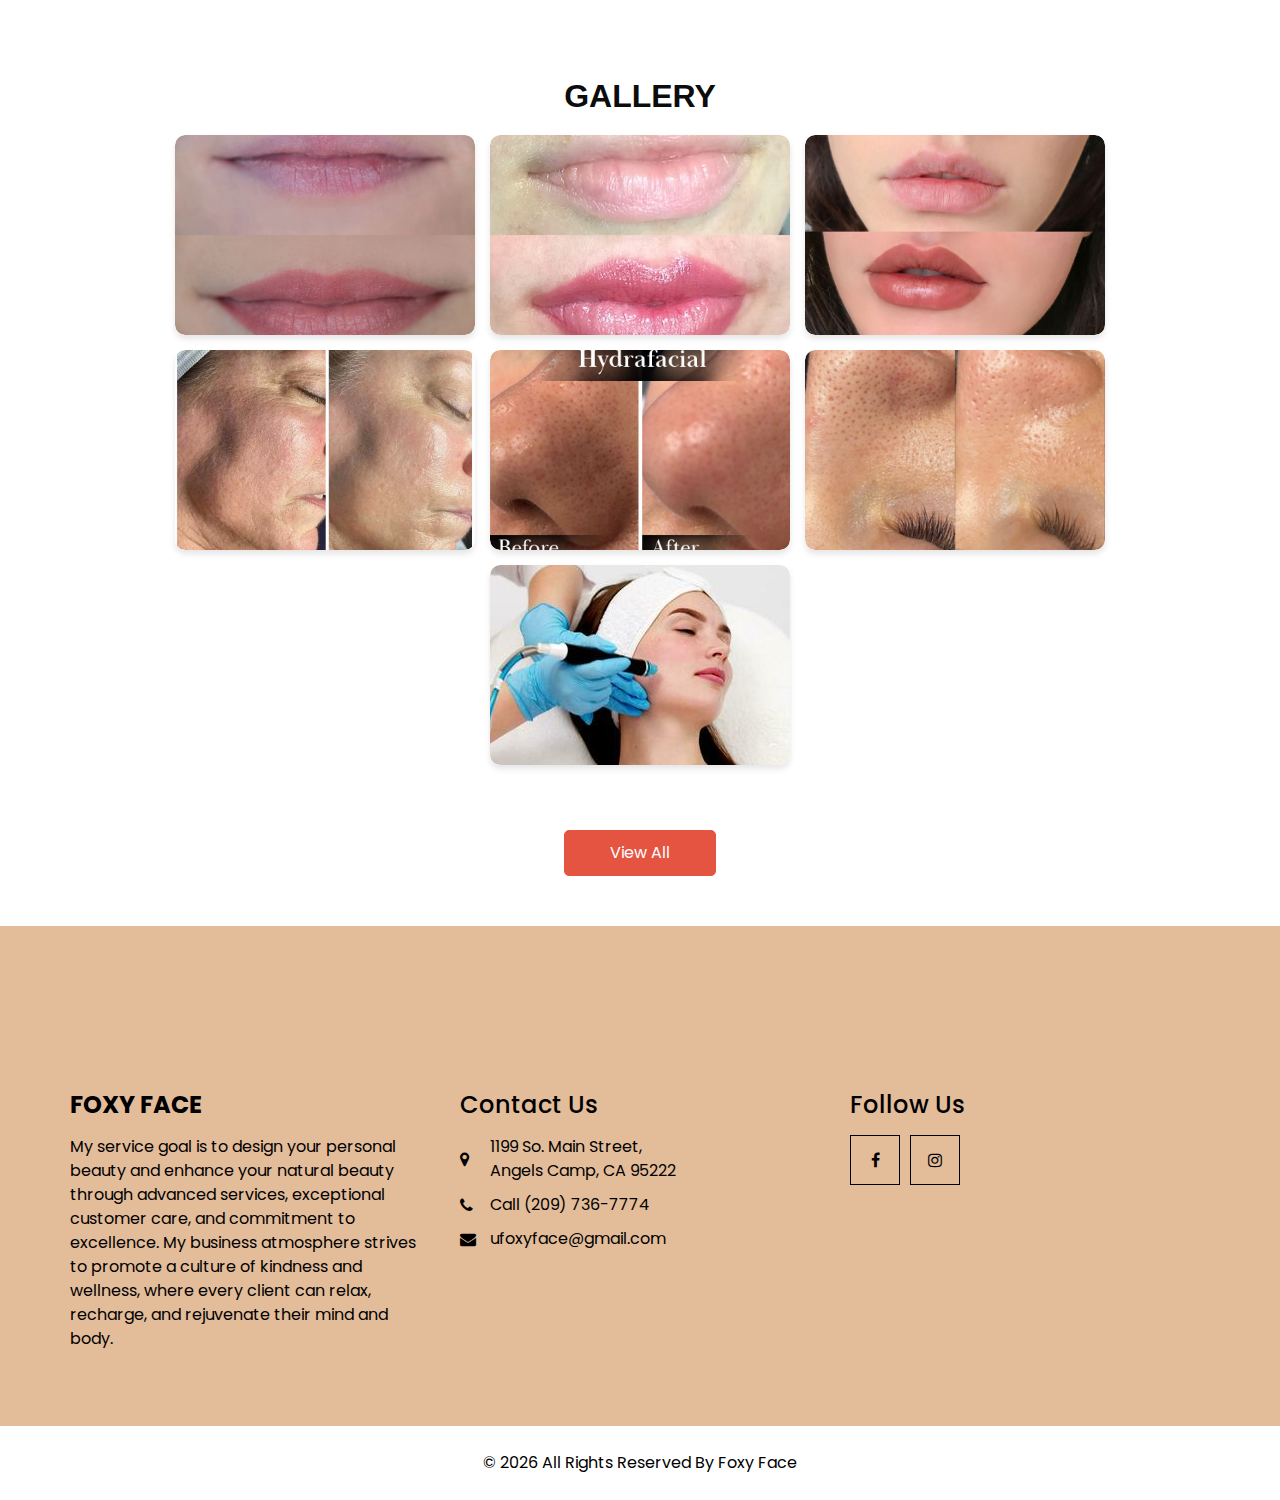
==== commit aad55688: "udpated styling" ====
--- a/index.html
+++ b/index.html
@@ -39,9 +39,9 @@
     <div class="container-fluid">
       <nav class="navbar navbar-expand-lg custom_nav-container">
         <a class="navbar-brand" href="index.html">
-          <span>
+          <!-- <span>
             Foxy Face
-          </span>
+          </span> -->
         </a>
         <div class="" id="">
 
@@ -172,12 +172,12 @@
             </div>
             <div class="detail-box">
               <h5>
-                Residential Decoration
+                Brow Microblading $375
               </h5>
               <p>
-                Lorem ipsum dolor sit amet consectetur adipisicing elit. Doloremque distinctio aspernatur officiis exercitationem asperiores praesentium
+                Eyebrow microblading is a semi-permanent cosmetic procedure that uses a handheld tool to create the appearance of natural hair strokes in the eyebrows that can last 1 - 3 years. 
               </p>
-              <a href="">
+              <a href="https://calendly.com/ufoxyface" target="_blank">
                 Read More
               </a>
             </div>
@@ -190,12 +190,12 @@
             </div>
             <div class="detail-box">
               <h5>
-                Ecommercial Decoration
+                Lip Blush $375
               </h5>
               <p>
-                Lorem ipsum dolor sit amet consectetur adipisicing elit. Doloremque distinctio aspernatur officiis exercitationem asperiores praesentium
+                Lip blushing is a semi-permanent cosmetic procedure that enhances the color, shape, and definition of your lips. It's a semi-permanent form of makeup that can last 1–3 years. 
               </p>
-              <a href="">
+              <a href="https://calendly.com/ufoxyface" target="_blank">
                 Read More
               </a>
             </div>
@@ -208,16 +208,21 @@
             </div>
             <div class="detail-box">
               <h5>
-                Office Decoration
+                Lip Filler Plumping $299 
               </h5>
               <p>
-                Lorem ipsum dolor sit amet consectetur adipisicing elit. Doloremque distinctio aspernatur officiis exercitationem asperiores praesentium
+                Needleless lip plumping is a non-invasive cosmetic procedure that uses a handheld device to add medical grade hyaluronic acid filler to the lips. The procedure is also known as needle-free lip filler. 
               </p>
-              <a href="">
+              <a href="https://calendly.com/ufoxyface" target="_blank">
                 Read More
               </a>
             </div>
           </div>
+        </div>
+        <div class="btn-box" style="display:flex; justify-content:center; width:100%">
+          <a href="gallery.html">
+            View All
+          </a>
         </div>
       </div>
     </div>
@@ -278,7 +283,7 @@
           </a>
         </div>  
       </div>
-      <div class="btn-box">
+      <div class="btn-box" style="margin-bottom: 50px;">
         <a href="gallery.html">
           View All
         </a>
@@ -345,7 +350,7 @@
 
   <!-- client section -->
 
-  <section class="client_section layout_padding">
+  <!-- <section class="client_section layout_padding">
     <div class="container">
       <div class="heading_container">
         <h2>
@@ -439,7 +444,7 @@
         </div>
       </div>
     </div>
-  </section>
+  </section> -->
 
   <!-- end client section -->
 
@@ -500,7 +505,7 @@
   <section class="info_section ">
     <div class="container">
       <div class="row info_main_row">
-        <div class="col-md-6 col-lg-3">
+        <div class="col-md-6 col-lg-4">
           <div class="info_insta">
             <h4>
               <a href="index.html" class="navbar-brand m-0 p-0">
@@ -510,60 +515,44 @@
               </a>
             </h4>
             <p class="mb-0">
-              Asperiores at, error, delectus aut voluptatem provident cum quam magni necessitatibus molestias eveniet reprehenderit maiores voluptate.
+              My service goal is to design your personal beauty and enhance your natural beauty through advanced services, exceptional customer care, and commitment to excellence. My business atmosphere strives to promote a culture of kindness and wellness, where every client can relax, recharge, and rejuvenate their mind and body.
             </p>
           </div>
         </div>
-        <div class="col-md-6 col-lg-3">
-          <div class="info_detail">
-            <h4>
-              Company
-            </h4>
-            <p class="mb-0">
-              when looking at its layout. The point of using Lorem Ipsum is that it has a more-or-less normal distribution of letters, as opposed to
-            </p>
-          </div>
-        </div>
-        <div class="col-md-6 col-lg-3">
+        <div class="col-md-6 col-lg-4">
           <h4>
             Contact Us
           </h4>
           <div class="info_contact">
-            <a href="">
+            <a href="https://maps.app.goo.gl/XuFuCb1qQuHx4ozx8", target="_blank">
               <i class="fa fa-map-marker" aria-hidden="true"></i>
               <span>
-                Location
+                1199 So. Main Street, <br> Angels Camp, CA 95222
               </span>
             </a>
-            <a href="">
+            <a href="tel:2097367774">
               <i class="fa fa-phone" aria-hidden="true"></i>
               <span>
-                Call +01 1234567890
+                Call (209) 736-7774
+              </span>
+            </a>            
+            <a href="mailto:foxy-face@gmail.com">
+              <i class="fa fa-envelope"></i>
+              <span>
+                ufoxyface@gmail.com
               </span>
             </a>
-            <a href="">
-              <i class="fa fa-envelope"></i>
-              <span>
-                demo@gmail.com
-              </span>
-            </a>
-          </div>
-        </div>
-        <div class="col-md-6 col-lg-3">
+          </div>
+        </div>
+        <div class="col-md-6 col-lg-4">
           <h4>
             Follow Us
           </h4>
           <div class="social_box">
-            <a href="">
+            <a href="https://www.facebook.com/p/Foxy-Face-61564862725004/" target="_blank">
               <i class="fa fa-facebook" aria-hidden="true"></i>
             </a>
-            <a href="">
-              <i class="fa fa-twitter" aria-hidden="true"></i>
-            </a>
-            <a href="">
-              <i class="fa fa-linkedin" aria-hidden="true"></i>
-            </a>
-            <a href="">
+            <a href="https://www.instagram.com/foxyfaceservice/#" target="_blank">
               <i class="fa fa-instagram" aria-hidden="true"></i>
             </a>
           </div>
--- a/css/style.css
+++ b/css/style.css
@@ -85,7 +85,7 @@
 
 .header_section.innerpage_header {
   position: relative;
-  background: #3a3f58;
+  background: #E3BC9A;
   padding: 10px 0;
 }
 
@@ -118,12 +118,12 @@
 }
 
 .custom_menu-btn.menu_btn-style::before {
-  width: 100vh;
+  /* width: 100vh;
   height: 100vh;
-  background-color: #3a3f58;
+  background-color: #E3BC9A;
   -webkit-transform: scale(5);
           transform: scale(5);
-  border-radius: 0;
+  border-radius: 0; */
 }
 
 .custom_menu-btn button {
@@ -196,6 +196,7 @@
   -webkit-transition: 0.5s;
   transition: 0.5s;
   z-index: 9;
+  background-color: #E3BC9A;
 }
 
 .overlay .closebtn {
@@ -209,7 +210,7 @@
   padding: 0px;
   text-decoration: none;
   font-size: 22px;
-  color: #ffffff;
+  color: black;
   display: block;
   -webkit-transition: 0.3s;
   transition: 0.3s;
@@ -261,7 +262,7 @@
 .navbar-brand span {
   font-size: 24px;
   font-weight: 700;
-  color: #ffffff;
+  color: black;
   text-transform: uppercase;
 }
 
@@ -317,15 +318,16 @@
 }
 
 .slider_section .detail-box .inner_detail-box {
-  background-color: rgba(58, 63, 88, 0.8);
-  color: #ffffff;
+  background-color: #e3bc9ad2;
   padding: 45px;
   border-radius: 5px;
+  color: black;
 }
 
 .slider_section .detail-box h1 {
   font-weight: bold;
   text-transform: uppercase;
+  color: black;
 }
 
 .slider_section .detail-box p {
@@ -346,7 +348,7 @@
 
 .slider_section .detail-box .slider-link:hover {
   background-color: transparent;
-  color: #ffffff;
+  color: black;
 }
 
 .slider_section .img-box img {
@@ -499,7 +501,7 @@
   left: 0;
   width: 100%;
   height: 100%;
-  background: rgba(58, 63, 88, 0.85);
+  background: #e3bc9a96;
   -webkit-transition: all 0.1s;
   transition: all 0.1s;
   -webkit-transform: translateY(100%);
@@ -592,9 +594,15 @@
 }
 
 .service_section .box .detail-box {
-  background-color: #3a3f58;
-  color: #ffffff;
-  padding: 97.5px 25px 25px 25px;
+  display: flex;
+  flex-direction: column;
+  justify-content: space-evenly;
+  background-color: #E3BC9A;
+  color: black;
+  text-align: center;
+  height: 350px;
+  padding: 25px;
+  border-radius: 10px;
 }
 
 .service_section .box .detail-box h5 {
@@ -937,8 +945,8 @@
 }
 
 .info_section {
-  background-color: #262939;
-  color: #ffffff;
+  background-color: #E3BC9A;
+  color: black;
   padding: 165px 0 75px 0;
 }
 
@@ -948,6 +956,7 @@
 
 .info_section h4 {
   margin-bottom: 15px;
+  color: black;
 }
 
 .info_section .info_contact a {
@@ -957,7 +966,7 @@
   -webkit-box-align: center;
       -ms-flex-align: center;
           align-items: center;
-  color: #ffffff;
+  color: black;
   margin-bottom: 10px;
 }
 
@@ -991,8 +1000,8 @@
           align-items: center;
   width: 50px;
   height: 50px;
-  border: 1px solid #ffffff;
-  color: #ffffff;
+  border: 1px solid black;
+  color: black;
   margin-right: 10px;
   margin-bottom: 10px;
 }
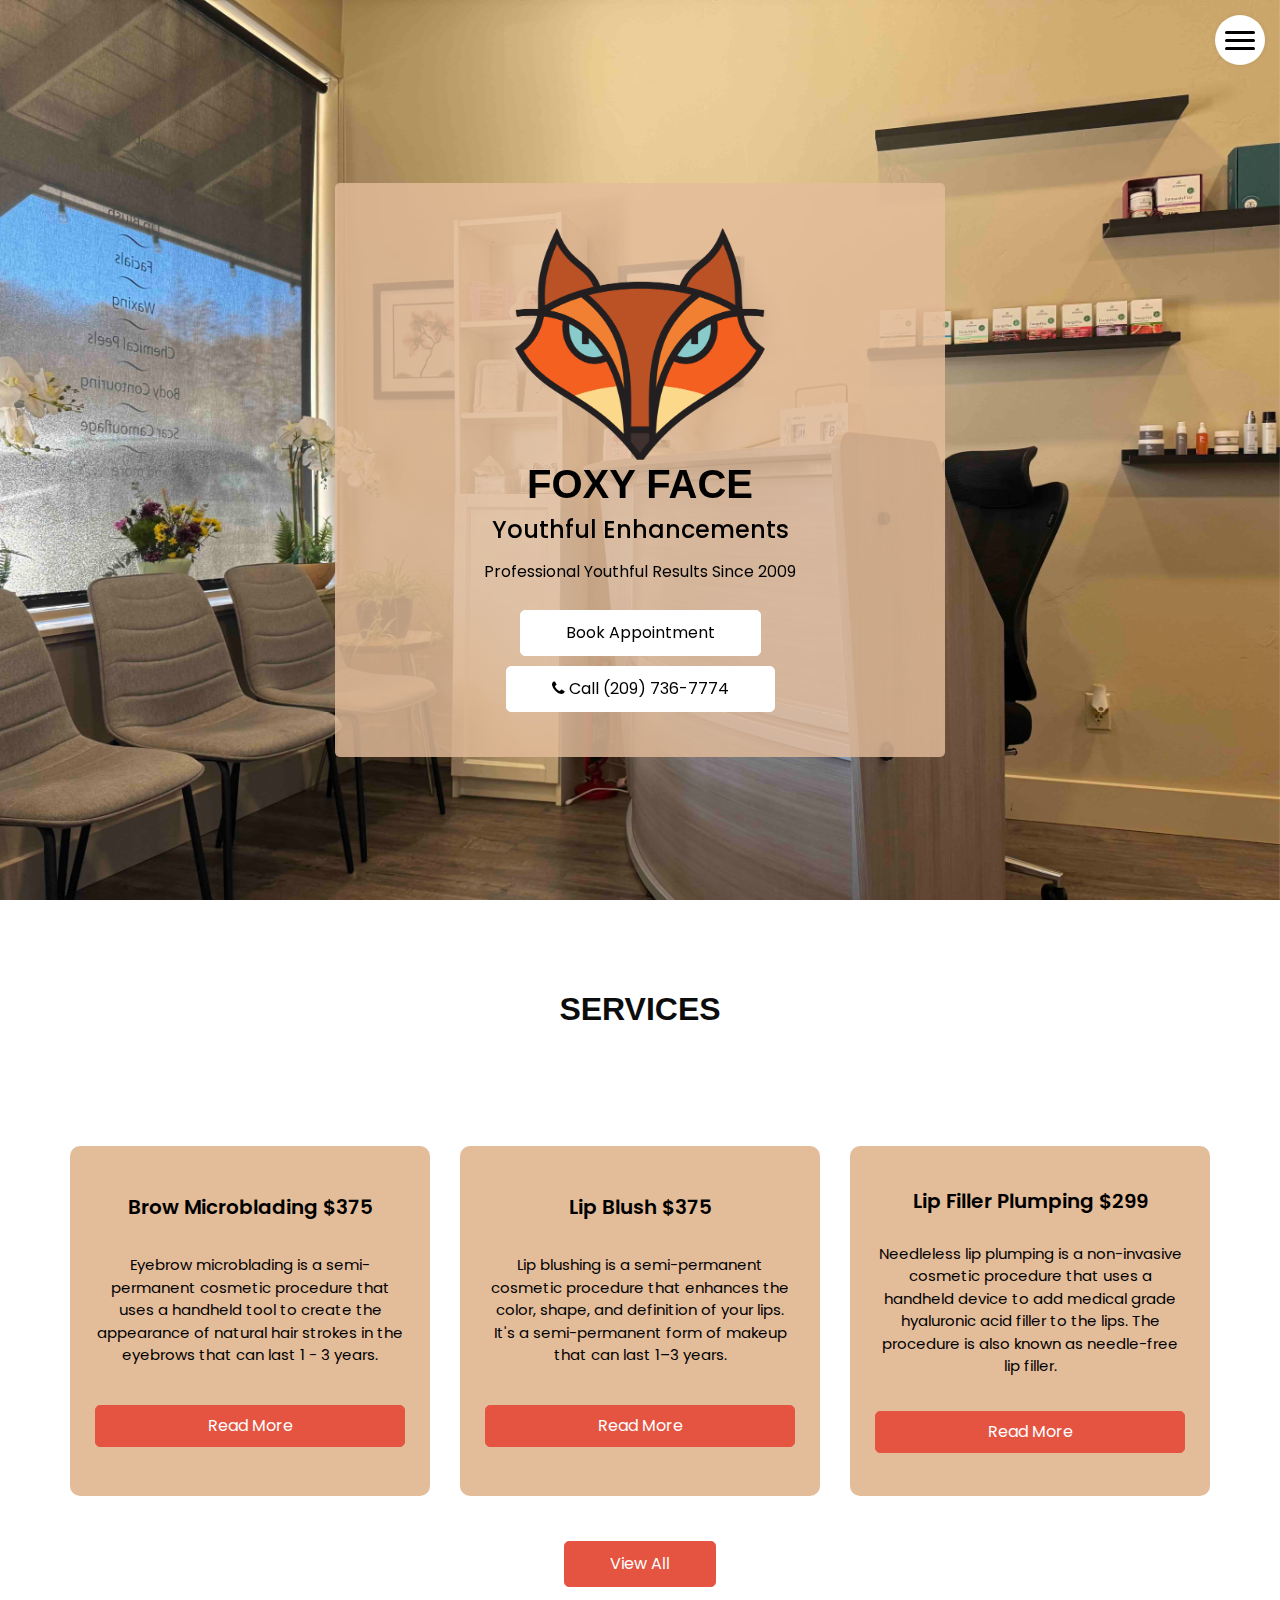
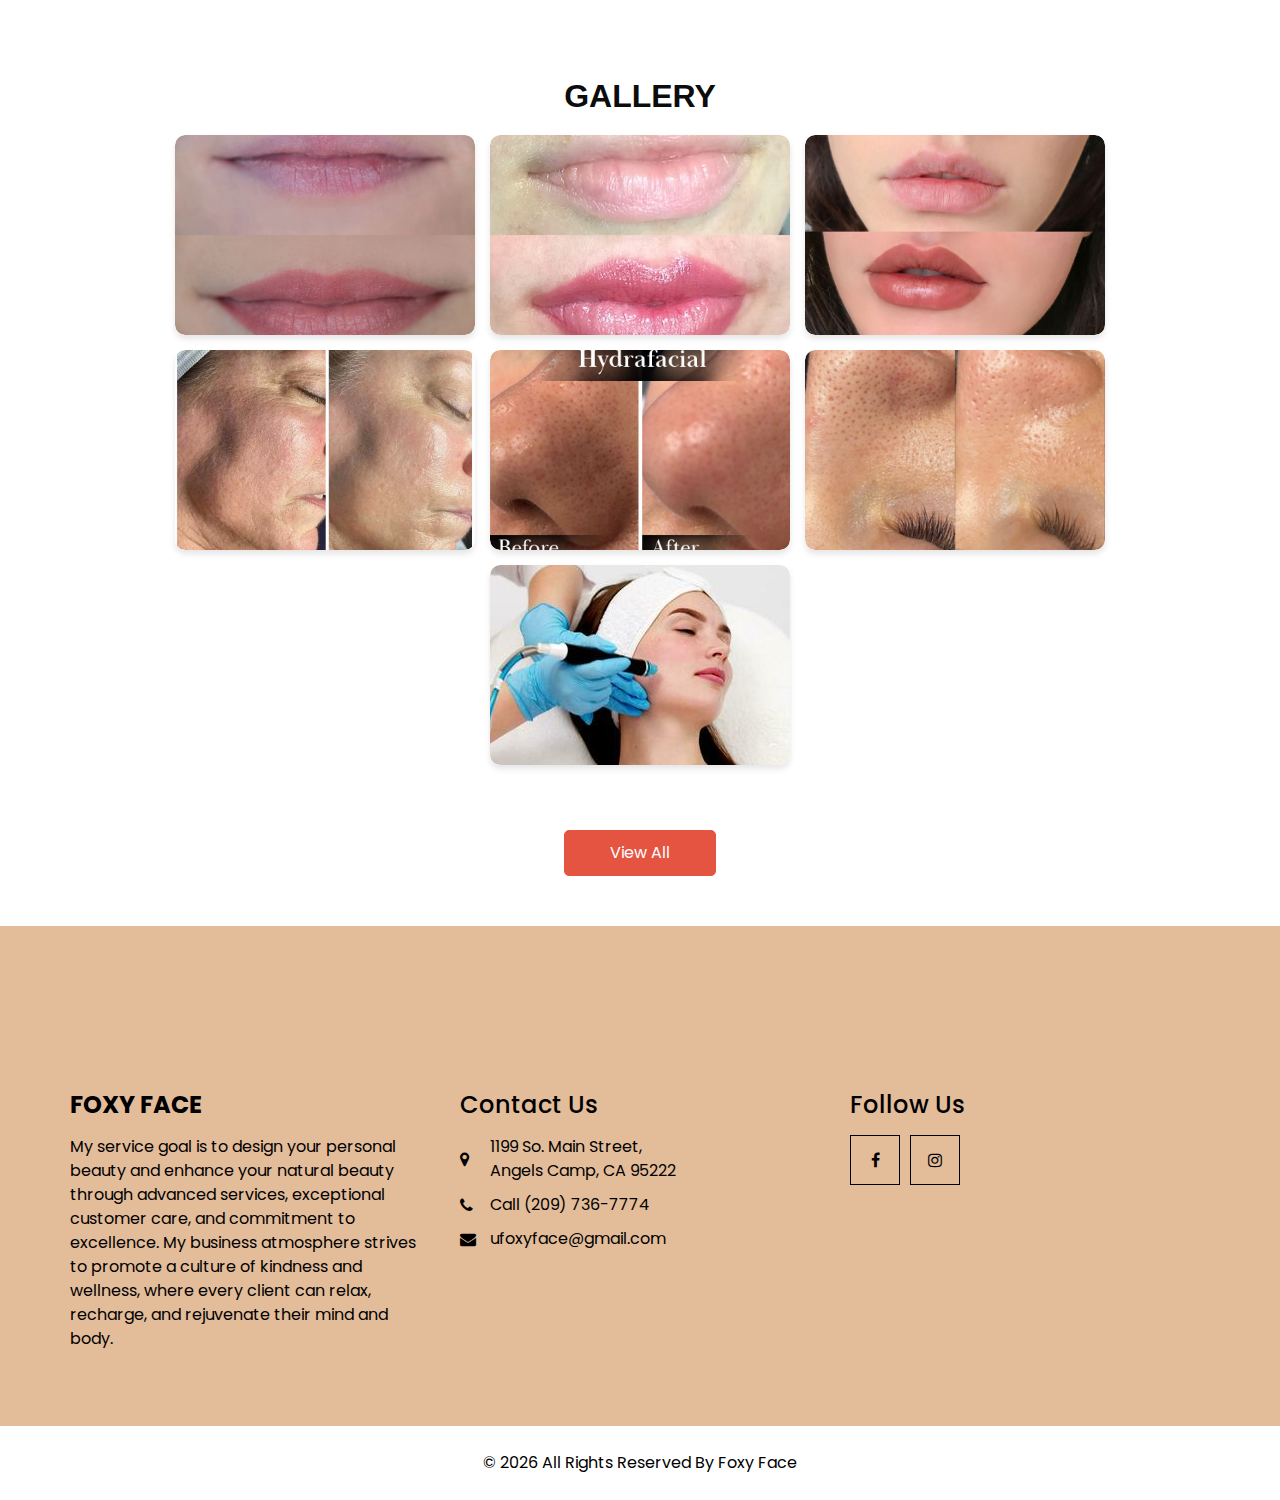
==== commit 134cd845: "udpated styling" ====
--- a/index.html
+++ b/index.html
@@ -118,6 +118,12 @@
               Book Appointment
             </a>
           </div>
+          <a href="tel:2097367774" class="slider-link">
+            <i class="fa fa-phone" aria-hidden="true"></i>
+            <span>
+              Call (209) 736-7774
+            </span>
+          </a>    
         </div>
       </div>
     </div>
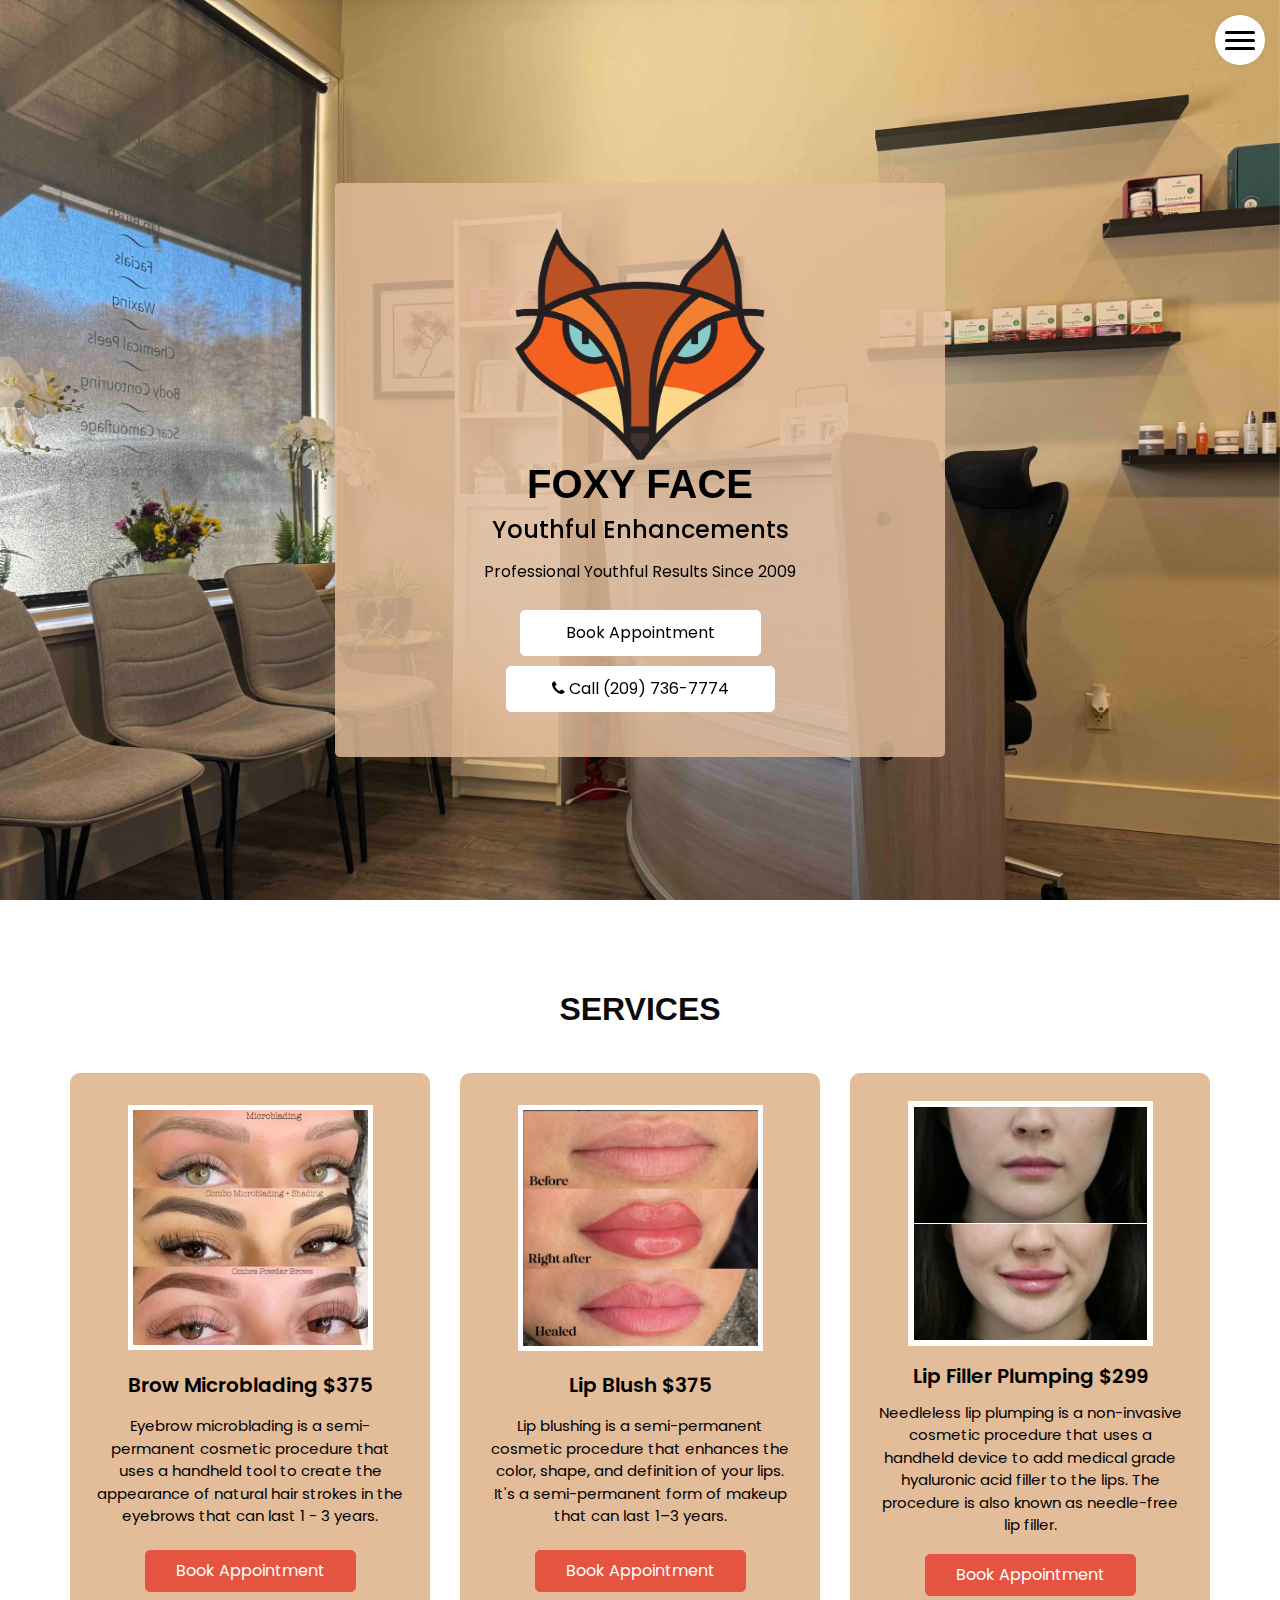
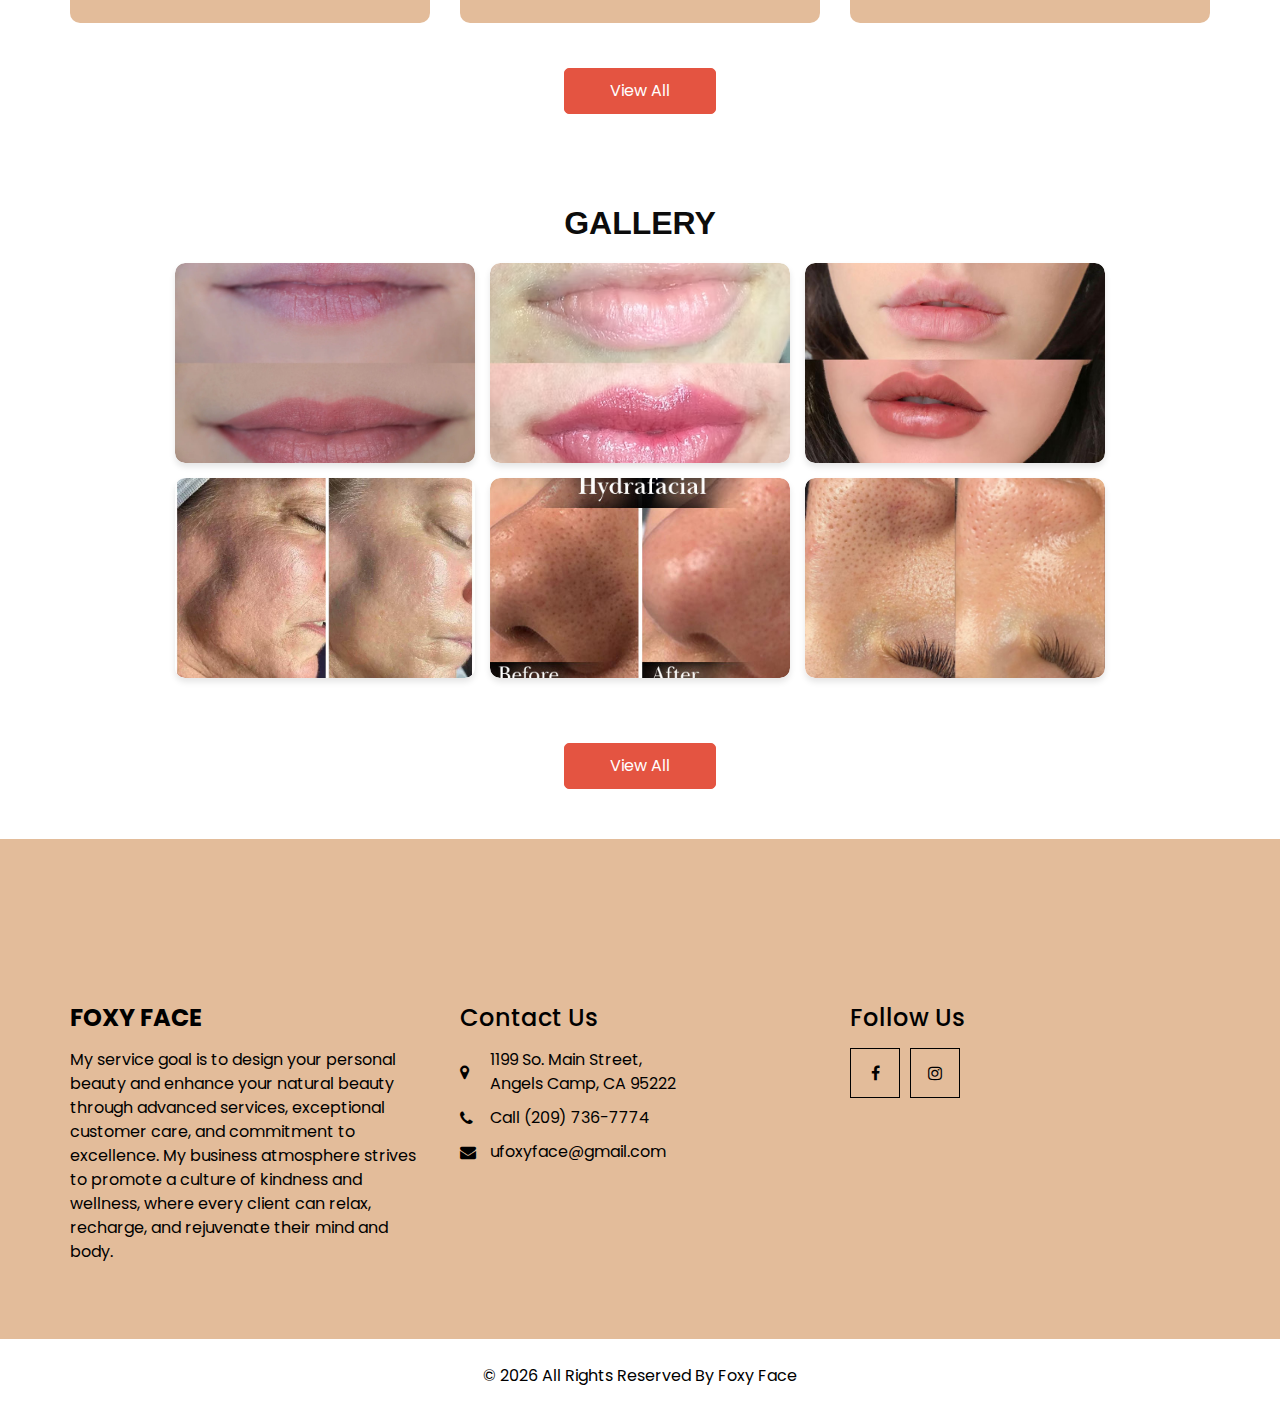
==== commit af11569e: "udpate iamges" ====
--- a/index.html
+++ b/index.html
@@ -173,60 +173,60 @@
       <div class="row">
         <div class="col-md-6 col-lg-4 mx-auto">
           <div class="box">
-            <div class="img-box">
-              <img src="images/s1.jpg" alt="">
-            </div>
             <div class="detail-box">
+                <div class="img-box">
+                    <img src="images/img19.jpeg" alt="">
+                </div>
               <h5>
                 Brow Microblading $375
               </h5>
               <p>
                 Eyebrow microblading is a semi-permanent cosmetic procedure that uses a handheld tool to create the appearance of natural hair strokes in the eyebrows that can last 1 - 3 years. 
               </p>
-              <a href="https://calendly.com/ufoxyface" target="_blank">
-                Read More
+              <a href="https://calendly.com/ufoxyface/30min?back=1" target="_blank">
+                Book Appointment
               </a>
             </div>
           </div>
         </div>
         <div class="col-md-6 col-lg-4 mx-auto">
           <div class="box">
-            <div class="img-box">
-              <img src="images/s2.jpg" alt="">
-            </div>
             <div class="detail-box">
+                <div class="img-box">
+                    <img src="images/img22.png" alt="">
+                  </div>
               <h5>
                 Lip Blush $375
               </h5>
               <p>
                 Lip blushing is a semi-permanent cosmetic procedure that enhances the color, shape, and definition of your lips. It's a semi-permanent form of makeup that can last 1–3 years. 
               </p>
-              <a href="https://calendly.com/ufoxyface" target="_blank">
-                Read More
+              <a href="https://calendly.com/ufoxyface/lip-blush?back=1" target="_blank">
+                Book Appointment
               </a>
             </div>
           </div>
         </div>
         <div class="col-md-6 col-lg-4 mx-auto">
           <div class="box">
-            <div class="img-box">
-              <img src="images/s3.jpg" alt="">
-            </div>
             <div class="detail-box">
+                <div class="img-box">
+                    <img src="images/img17.jpeg" alt="">
+                  </div>
               <h5>
                 Lip Filler Plumping $299 
               </h5>
               <p>
                 Needleless lip plumping is a non-invasive cosmetic procedure that uses a handheld device to add medical grade hyaluronic acid filler to the lips. The procedure is also known as needle-free lip filler. 
               </p>
-              <a href="https://calendly.com/ufoxyface" target="_blank">
-                Read More
+              <a href="https://calendly.com/ufoxyface/lip-plumping?back=1" target="_blank">
+                Book Appointment
               </a>
             </div>
           </div>
         </div>
         <div class="btn-box" style="display:flex; justify-content:center; width:100%">
-          <a href="gallery.html">
+          <a href="https://calendly.com/ufoxyface" target="_blank">
             View All
           </a>
         </div>
@@ -282,12 +282,6 @@
             <i class="fa fa-picture-o" aria-hidden="true"></i>
           </a>
         </div>
-        <div class="img-box">
-          <img src="images/img7.png" alt="">
-          <a href="images/img7.png" data-toggle="lightbox" data-gallery="gallery">
-            <i class="fa fa-picture-o" aria-hidden="true"></i>
-          </a>
-        </div>  
       </div>
       <div class="btn-box" style="margin-bottom: 50px;">
         <a href="gallery.html">
--- a/css/style.css
+++ b/css/style.css
@@ -582,25 +582,27 @@
 
 .service_section .box .img-box {
   position: relative;
-  width: 145px;
-  height: 145px;
-  margin-bottom: -72.5px;
+  
+  width: 245px;
+  height: 245px;
+  margin-bottom: 16px;
 }
 
 .service_section .box .img-box img {
   width: 100%;
-  border-radius: 100%;
+  /* border-radius: 100%; */
   border: 5px solid #ffffff;
 }
 
 .service_section .box .detail-box {
   display: flex;
   flex-direction: column;
+  align-items: center;
   justify-content: space-evenly;
   background-color: #E3BC9A;
   color: black;
   text-align: center;
-  height: 350px;
+  height: 550px;
   padding: 25px;
   border-radius: 10px;
 }
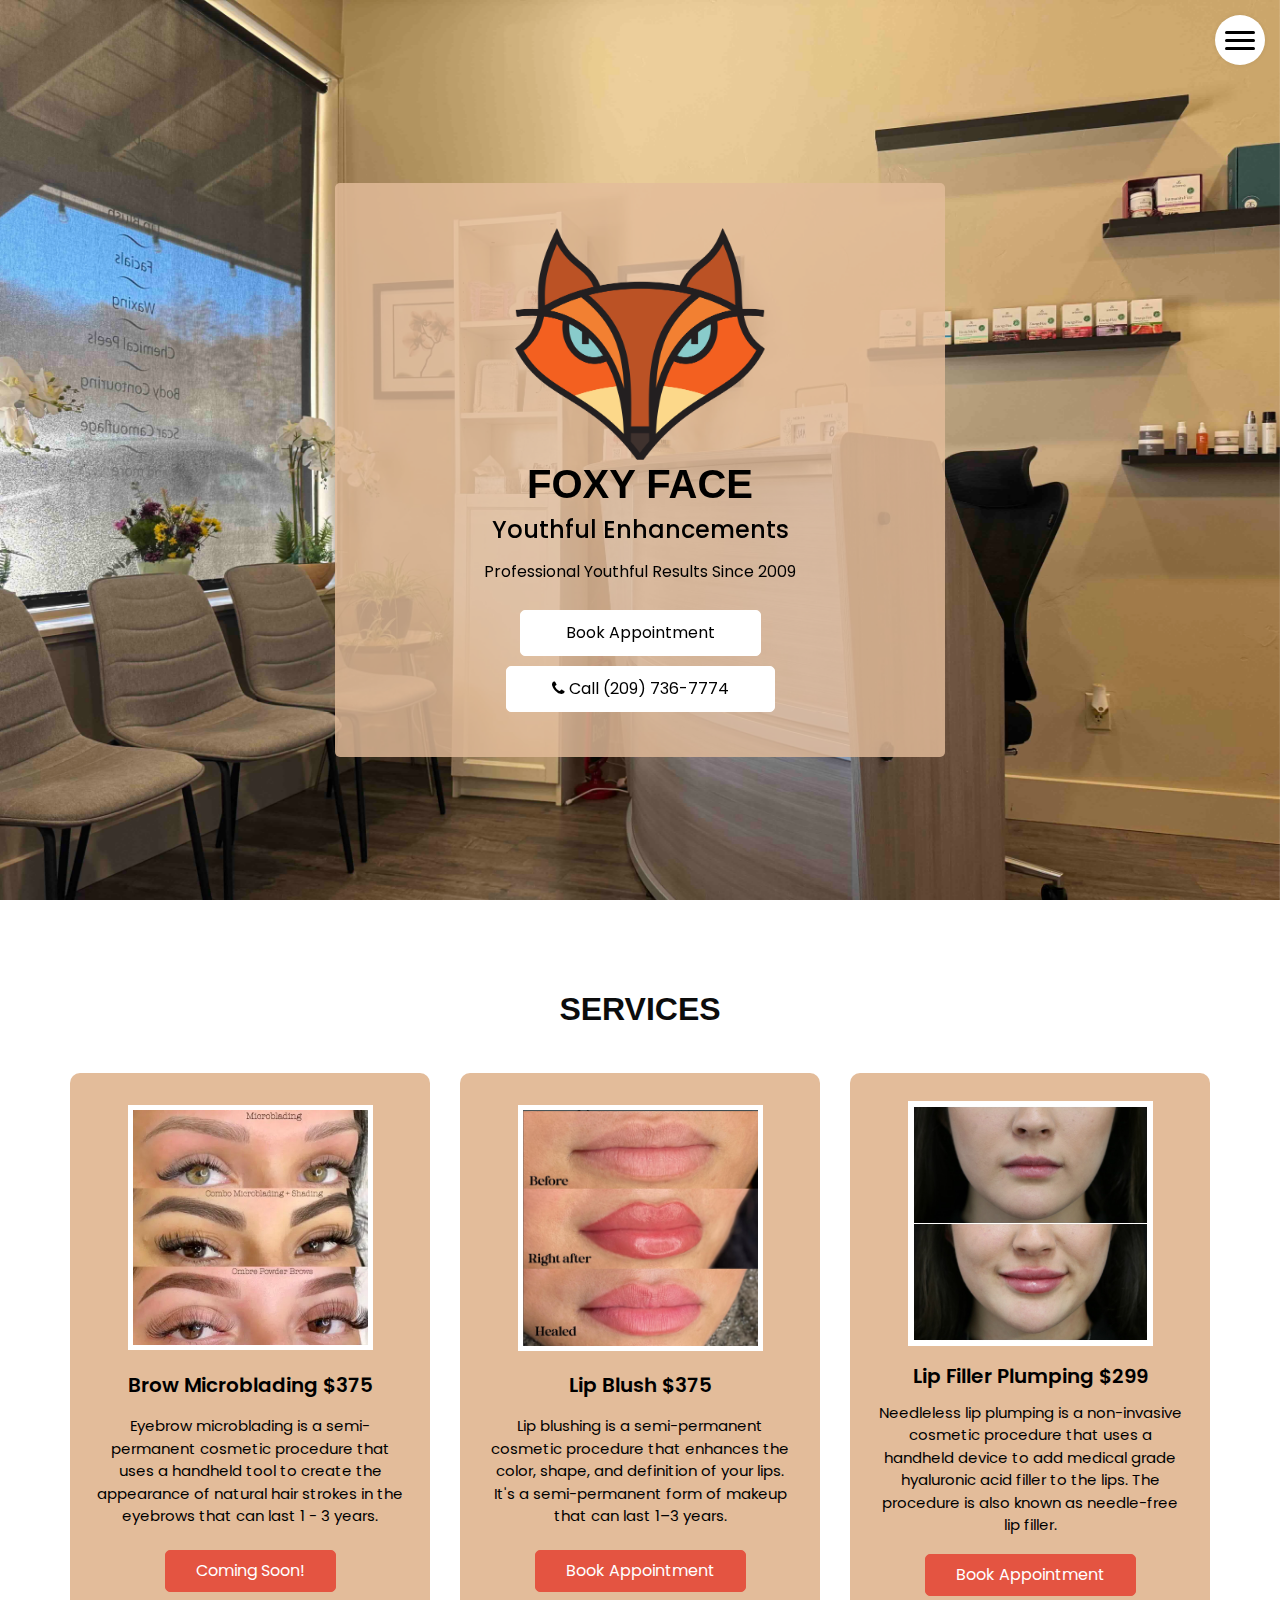
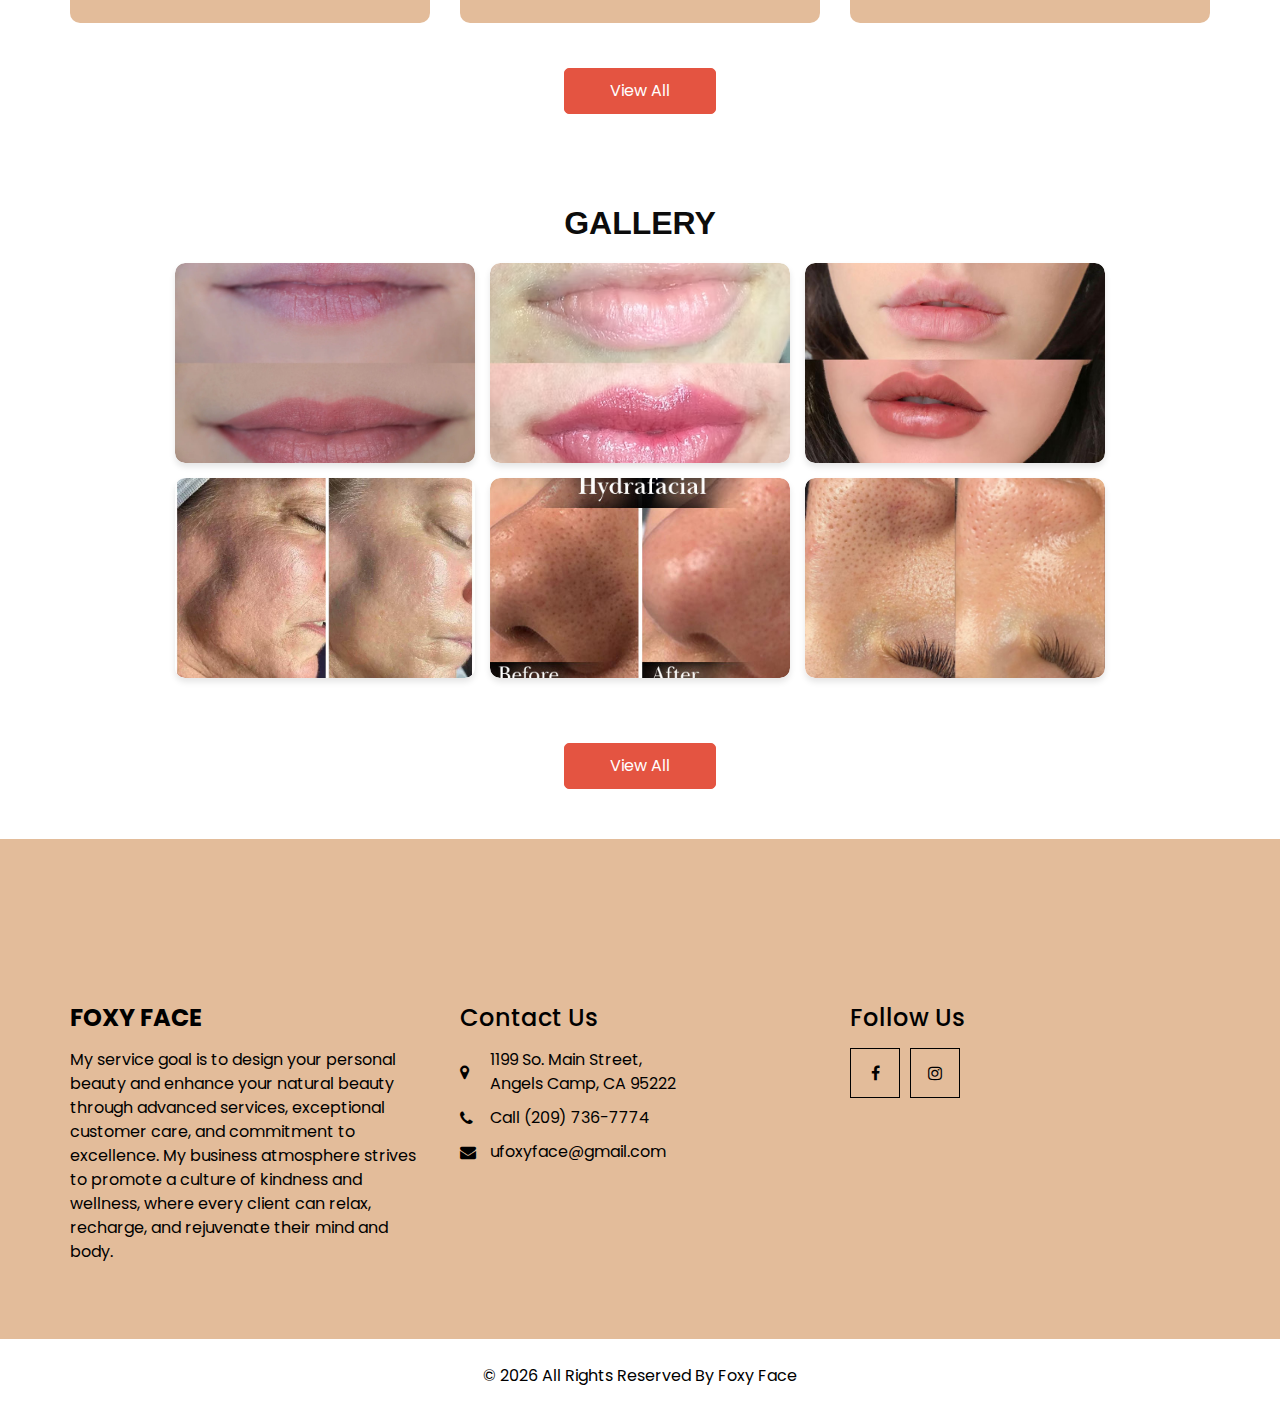
==== commit f320676f: "added coming soon" ====
--- a/index.html
+++ b/index.html
@@ -183,8 +183,8 @@
               <p>
                 Eyebrow microblading is a semi-permanent cosmetic procedure that uses a handheld tool to create the appearance of natural hair strokes in the eyebrows that can last 1 - 3 years. 
               </p>
-              <a href="https://calendly.com/ufoxyface/30min?back=1" target="_blank">
-                Book Appointment
+              <a href="https://calendly.com/ufoxyface" target="_blank">
+                Coming Soon!
               </a>
             </div>
           </div>
